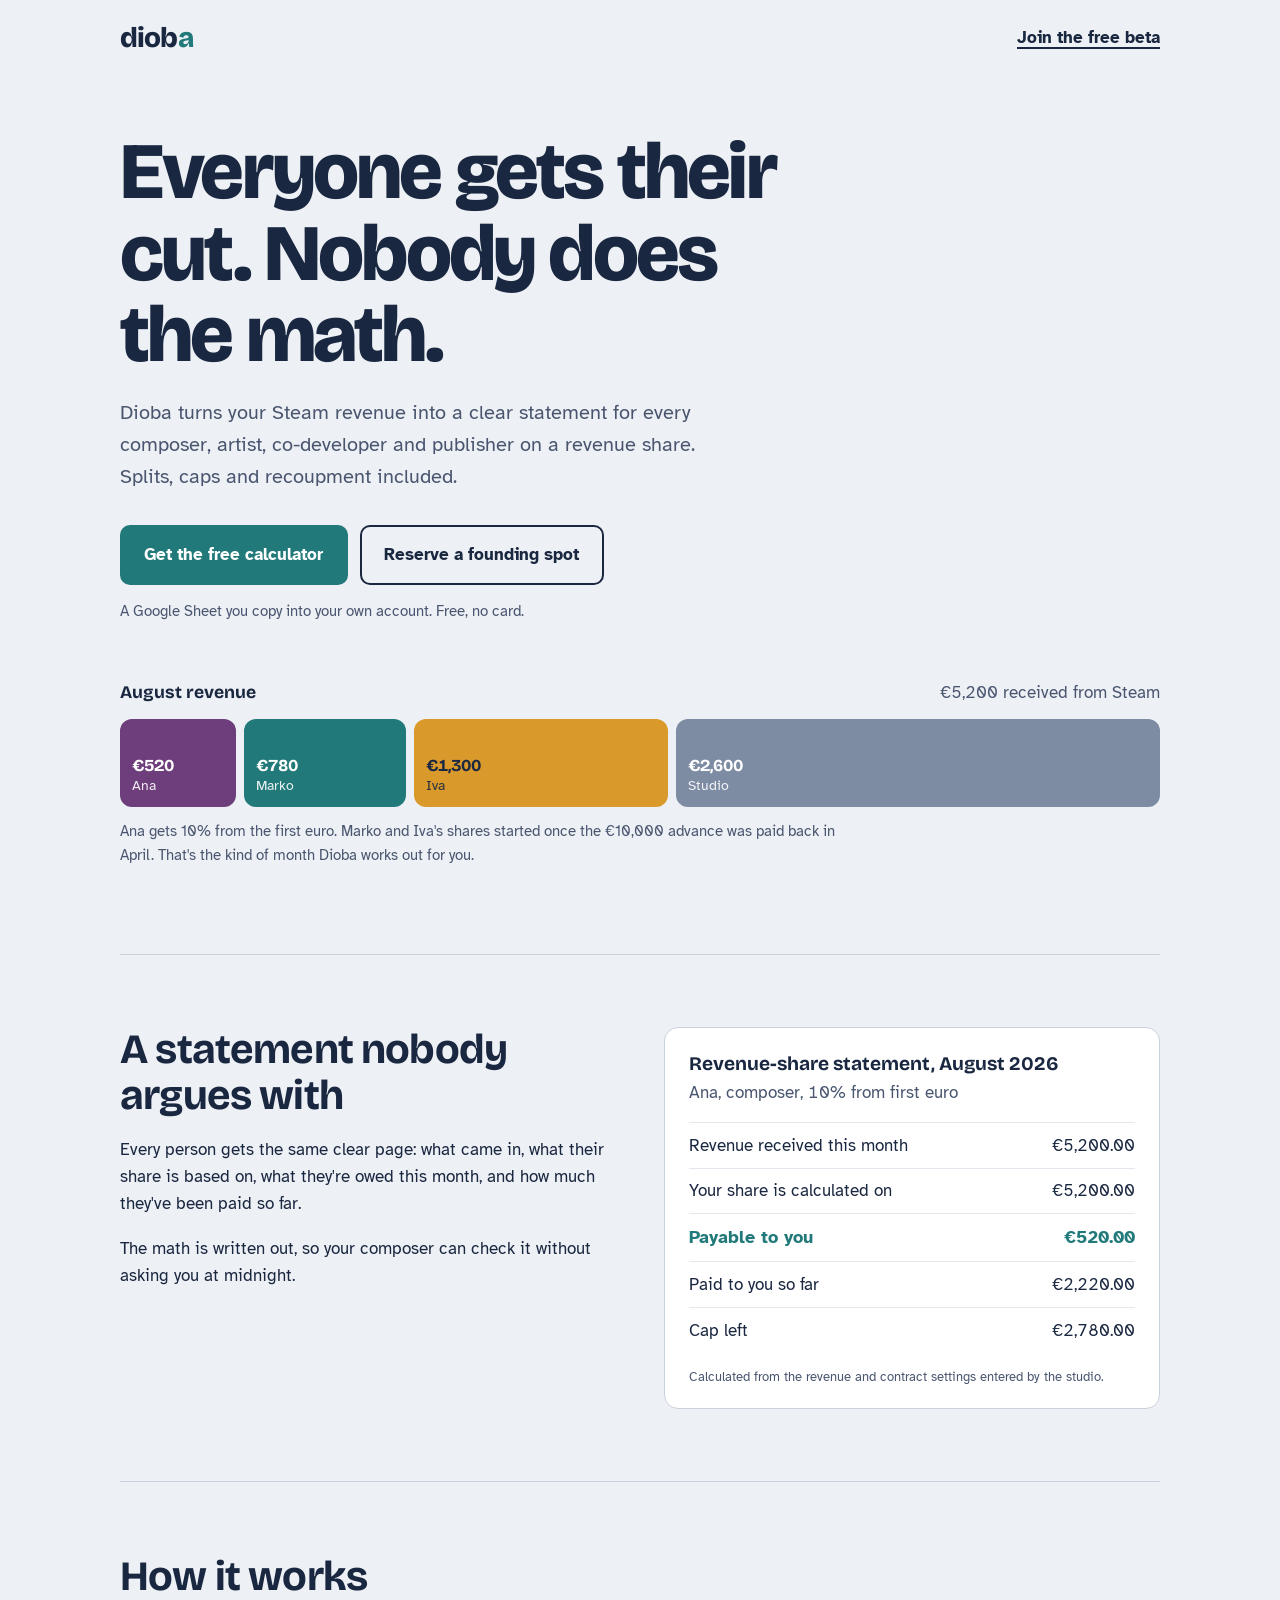
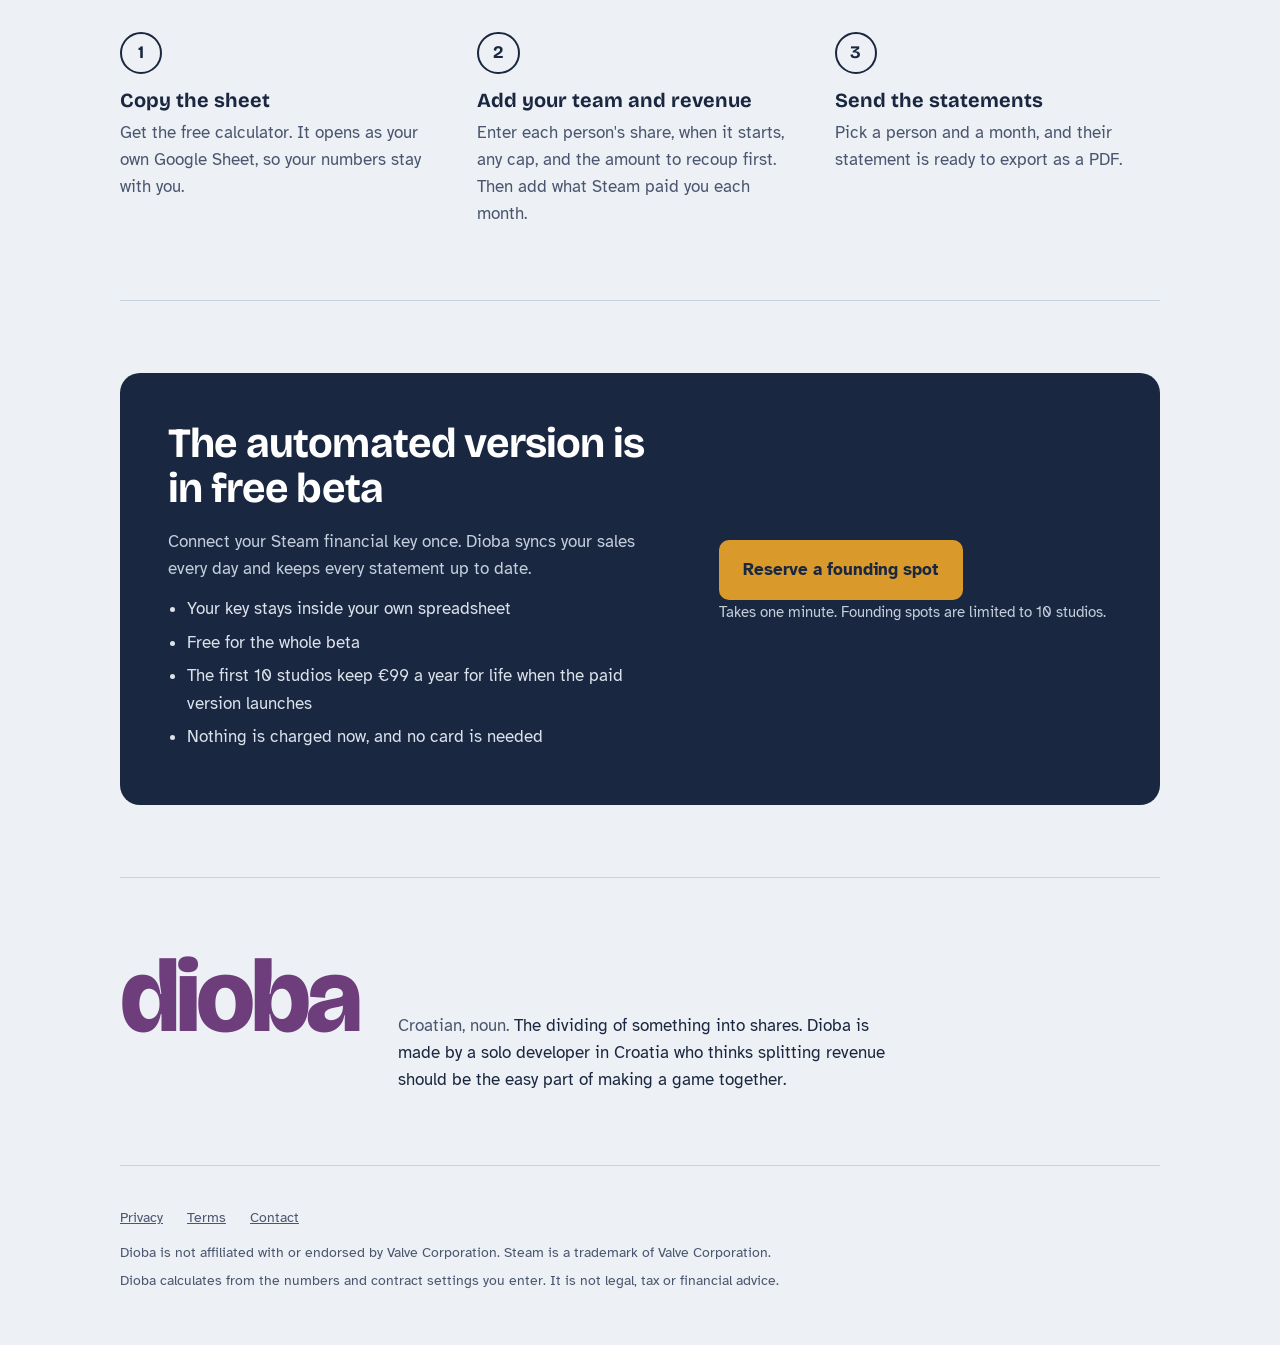
==== index.html @ e1a57364 "Add files via upload" ====
<!DOCTYPE html>
<html lang="en">
<head>
<meta charset="utf-8">
<meta name="viewport" content="width=device-width, initial-scale=1">
<title>Dioba: rev-share statements for indie game teams</title>
<meta name="description" content="Split your game's revenue between everyone on a revenue share, including caps and publisher recoupment. Free calculator for Google Sheets.">
<link rel="preconnect" href="https://fonts.googleapis.com">
<link rel="preconnect" href="https://fonts.gstatic.com" crossorigin>
<link href="https://fonts.googleapis.com/css2?family=Atkinson+Hyperlegible:wght@400;700&family=Bricolage+Grotesque:opsz,wght@12..96,500;12..96,700;12..96,800&display=swap" rel="stylesheet">
<script>
  /* ===== EDIT THESE THREE LINES ONLY ===== */
  const LINKS = {
    download: 'PASTE_DOWNLOAD_FORM_LINK',
    reserve:  'PASTE_RESERVATION_FORM_LINK',
    email:    'PASTE_YOUR_DIOBA_EMAIL'
  };
  /* ======================================= */
</script>
<style>
  :root {
    --paper: #EDF0F4;
    --ink: #1A2740;
    --ink-soft: #4A5670;
    --line: #C9D1DD;
    --plum: #6E3D7C;
    --sea: #22797A;
    --saffron: #D99A2B;
    --slate: #7D8BA3;
    --white: #FFFFFF;
    --display: 'Bricolage Grotesque', system-ui, sans-serif;
    --body: 'Atkinson Hyperlegible', system-ui, sans-serif;
  }
  * { box-sizing: border-box; }
  html { -webkit-text-size-adjust: 100%; }
  body {
    margin: 0;
    background: var(--paper);
    color: var(--ink);
    font: 400 1.0625rem/1.6 var(--body);
  }
  a { color: inherit; }
  :focus-visible { outline: 3px solid var(--saffron); outline-offset: 3px; border-radius: 4px; }
  .wrap { max-width: 68rem; margin: 0 auto; padding: 0 1.5rem; }

  /* Header */
  .top { display: flex; align-items: center; justify-content: space-between; padding: 1.5rem 0; }
  .wordmark { font: 800 1.75rem/1 var(--display); letter-spacing: -0.03em; text-decoration: none; }
  .wordmark span { color: var(--sea); }
  .top a.small { font-weight: 700; text-decoration-thickness: 2px; text-underline-offset: 4px; }

  /* Hero */
  .hero { padding: 3.5rem 0 4.5rem; }
  .hero h1 {
    font: 800 clamp(2.6rem, 6.4vw, 5rem)/1.02 var(--display);
    letter-spacing: -0.035em;
    margin: 0 0 1.25rem;
    max-width: 14ch;
  }
  .hero p.lede { font-size: 1.25rem; color: var(--ink-soft); max-width: 36rem; margin: 0 0 2rem; }
  .actions { display: flex; flex-wrap: wrap; gap: 0.75rem; }
  .btn {
    display: inline-block; text-decoration: none; font-weight: 700;
    padding: 0.9rem 1.4rem; border-radius: 10px; border: 2px solid var(--ink);
  }
  .btn.primary { background: var(--sea); border-color: var(--sea); color: var(--white); }
  .btn.primary:hover { background: #1A6364; border-color: #1A6364; }
  .btn.ghost:hover { background: var(--white); }
  .note { font-size: 0.95rem; color: var(--ink-soft); margin-top: 0.9rem; }

  /* The split */
  .split { margin-top: 3.5rem; }
  .split-head { display: flex; justify-content: space-between; align-items: baseline; gap: 1rem; margin-bottom: 0.75rem; }
  .split-head strong { font: 700 1.1rem/1.2 var(--display); }
  .split-head span { color: var(--ink-soft); font-variant-numeric: tabular-nums; }
  .bar { display: flex; height: 5.5rem; gap: 0; }
  .seg {
    position: relative; border-radius: 0; color: var(--white);
    display: flex; flex-direction: column; justify-content: flex-end;
    padding: 0.6rem 0.75rem; min-width: 0;
    transition: margin 900ms cubic-bezier(.2,.8,.2,1);
  }
  .bar.split-open .seg + .seg { margin-left: 8px; }
  .seg:first-child { border-radius: 12px 0 0 12px; }
  .seg:last-child { border-radius: 0 12px 12px 0; }
  .bar.split-open .seg { border-radius: 12px; }
  .seg b { font: 700 1.05rem/1.1 var(--display); font-variant-numeric: tabular-nums; white-space: nowrap; }
  .seg small { font-size: 0.85rem; opacity: 0.9; white-space: nowrap; overflow: hidden; text-overflow: ellipsis; }
  .seg.ana { flex: 10; background: var(--plum); }
  .seg.marko { flex: 15; background: var(--sea); }
  .seg.iva { flex: 25; background: var(--saffron); color: var(--ink); }
  .seg.studio { flex: 50; background: var(--slate); }
  .split-caption { color: var(--ink-soft); font-size: 0.95rem; margin-top: 0.75rem; max-width: 46rem; }

  /* Sections */
  section.block { padding: 4.5rem 0; border-top: 1px solid var(--line); }
  h2 { font: 700 clamp(1.8rem, 3.6vw, 2.6rem)/1.1 var(--display); letter-spacing: -0.02em; margin: 0 0 1rem; max-width: 22ch; }
  .cols { display: grid; grid-template-columns: 1fr 1fr; gap: 3rem; align-items: start; }
  .cols p { max-width: 34rem; }

  /* Statement mock */
  .statement {
    background: var(--white); border: 1px solid var(--line); border-radius: 14px;
    padding: 1.5rem 1.5rem 1.25rem; font-variant-numeric: tabular-nums;
  }
  .statement h3 { font: 700 1.2rem/1.2 var(--display); margin: 0 0 0.2rem; }
  .statement .who { color: var(--ink-soft); margin: 0 0 1rem; }
  .row { display: flex; justify-content: space-between; gap: 1rem; padding: 0.55rem 0; border-top: 1px solid #E3E8EF; }
  .row.pay { font-weight: 700; color: var(--sea); font-size: 1.15rem; }
  .statement .fine { font-size: 0.8rem; color: var(--ink-soft); margin: 0.9rem 0 0; }

  /* Steps */
  ol.steps { list-style: none; padding: 0; margin: 2rem 0 0; display: grid; grid-template-columns: repeat(3, 1fr); gap: 2rem; counter-reset: s; }
  ol.steps li { counter-increment: s; }
  ol.steps li::before {
    content: counter(s); display: inline-grid; place-items: center;
    width: 2.4rem; height: 2.4rem; border-radius: 50%;
    border: 2px solid var(--ink); font: 700 1.1rem/1 var(--display); margin-bottom: 0.9rem;
  }
  ol.steps h3 { font: 700 1.25rem/1.2 var(--display); margin: 0 0 0.4rem; }
  ol.steps p { margin: 0; color: var(--ink-soft); }

  /* Founding offer */
  .offer { background: var(--ink); color: var(--paper); border-radius: 20px; padding: 3rem; display: grid; grid-template-columns: 1.3fr 1fr; gap: 2.5rem; align-items: center; }
  .offer h2 { color: var(--white); }
  .offer p { color: #C5CEDC; margin: 0 0 0.8rem; }
  .offer ul { margin: 0; padding-left: 1.2rem; color: #DCE2EC; }
  .offer li { margin-bottom: 0.4rem; }
  .offer .btn.primary { background: var(--saffron); border-color: var(--saffron); color: var(--ink); }
  .offer .btn.primary:hover { background: #C78A1E; border-color: #C78A1E; }

  /* Name story */
  .word { display: flex; gap: 2.5rem; align-items: baseline; flex-wrap: wrap; }
  .word .big { font: 800 clamp(3rem, 9vw, 6.5rem)/0.9 var(--display); letter-spacing: -0.04em; color: var(--plum); }
  .word p { max-width: 32rem; margin: 0; }
  .word em { font-style: normal; color: var(--ink-soft); }

  footer { padding: 2.5rem 0 3rem; border-top: 1px solid var(--line); color: var(--ink-soft); font-size: 0.9rem; }
  footer nav { display: flex; gap: 1.5rem; flex-wrap: wrap; margin-bottom: 0.75rem; }
  footer p { margin: 0.3rem 0; max-width: 46rem; }

  .legend { display: none; list-style: none; padding: 0; margin: 0.9rem 0 0; font-variant-numeric: tabular-nums; }
  .legend li { display: flex; align-items: center; gap: 0.6rem; padding: 0.35rem 0; border-bottom: 1px solid var(--line); }
  .legend li b { margin-left: auto; }
  .legend i { width: 0.85rem; height: 0.85rem; border-radius: 3px; flex: none; }
  @media (max-width: 760px) {
    .hero { padding-top: 2rem; }
    .cols, .offer { grid-template-columns: 1fr; gap: 2rem; }
    .offer { padding: 2rem 1.5rem; }
    ol.steps { grid-template-columns: 1fr; gap: 1.75rem; }
    .bar { height: 2.5rem; }
    .seg { padding: 0; }
    .seg b, .seg small { display: none; }
    .bar.split-open .seg + .seg { margin-left: 5px; }
    .legend { display: block; }
  }
  @media (prefers-reduced-motion: reduce) {
    .seg { transition: none; }
  }
</style>
</head>
<body>
  <div class="wrap">
    <header class="top">
      <a class="wordmark" href="./">diob<span>a</span></a>
      <a class="small" data-link="reserve" href="#">Join the free beta</a>
    </header>

    <main>
      <section class="hero">
        <h1>Everyone gets their cut. Nobody does the math.</h1>
        <p class="lede">Dioba turns your Steam revenue into a clear statement for every composer, artist, co-developer and publisher on a revenue share. Splits, caps and recoupment included.</p>
        <div class="actions">
          <a class="btn primary" data-link="download" href="#">Get the free calculator</a>
          <a class="btn ghost" data-link="reserve" href="#">Reserve a founding spot</a>
        </div>
        <p class="note">A Google Sheet you copy into your own account. Free, no card.</p>

        <div class="split" aria-label="Example: August revenue of 5,200 euros split between four people">
          <div class="split-head">
            <strong>August revenue</strong>
            <span>€5,200 received from Steam</span>
          </div>
          <div class="bar" id="bar">
            <div class="seg ana"><b>€520</b><small>Ana</small></div>
            <div class="seg marko"><b>€780</b><small>Marko</small></div>
            <div class="seg iva"><b>€1,300</b><small>Iva</small></div>
            <div class="seg studio"><b>€2,600</b><small>Studio</small></div>
          </div>
          <ul class="legend">
            <li><i style="background:var(--plum)"></i>Ana, composer<b>€520</b></li>
            <li><i style="background:var(--sea)"></i>Marko, artist<b>€780</b></li>
            <li><i style="background:var(--saffron)"></i>Iva, co-developer<b>€1,300</b></li>
            <li><i style="background:var(--slate)"></i>Studio<b>€2,600</b></li>
          </ul>
          <p class="split-caption">Ana gets 10% from the first euro. Marko and Iva's shares started once the €10,000 advance was paid back in April. That's the kind of month Dioba works out for you.</p>
        </div>
      </section>

      <section class="block">
        <div class="cols">
          <div>
            <h2>A statement nobody argues with</h2>
            <p>Every person gets the same clear page: what came in, what their share is based on, what they're owed this month, and how much they've been paid so far.</p>
            <p>The math is written out, so your composer can check it without asking you at midnight.</p>
          </div>
          <div class="statement" aria-label="Example statement">
            <h3>Revenue-share statement, August 2026</h3>
            <p class="who">Ana, composer, 10% from first euro</p>
            <div class="row"><span>Revenue received this month</span><span>€5,200.00</span></div>
            <div class="row"><span>Your share is calculated on</span><span>€5,200.00</span></div>
            <div class="row pay"><span>Payable to you</span><span>€520.00</span></div>
            <div class="row"><span>Paid to you so far</span><span>€2,220.00</span></div>
            <div class="row"><span>Cap left</span><span>€2,780.00</span></div>
            <p class="fine">Calculated from the revenue and contract settings entered by the studio.</p>
          </div>
        </div>
      </section>

      <section class="block">
        <h2>How it works</h2>
        <ol class="steps">
          <li>
            <h3>Copy the sheet</h3>
            <p>Get the free calculator. It opens as your own Google Sheet, so your numbers stay with you.</p>
          </li>
          <li>
            <h3>Add your team and revenue</h3>
            <p>Enter each person's share, when it starts, any cap, and the amount to recoup first. Then add what Steam paid you each month.</p>
          </li>
          <li>
            <h3>Send the statements</h3>
            <p>Pick a person and a month, and their statement is ready to export as a PDF.</p>
          </li>
        </ol>
      </section>

      <section class="block">
        <div class="offer">
          <div>
            <h2>The automated version is in free beta</h2>
            <p>Connect your Steam financial key once. Dioba syncs your sales every day and keeps every statement up to date.</p>
            <ul>
              <li>Your key stays inside your own spreadsheet</li>
              <li>Free for the whole beta</li>
              <li>The first 10 studios keep €99 a year for life when the paid version launches</li>
              <li>Nothing is charged now, and no card is needed</li>
            </ul>
          </div>
          <div>
            <a class="btn primary" data-link="reserve" href="#">Reserve a founding spot</a>
            <p class="note" style="color:#C5CEDC">Takes one minute. Founding spots are limited to 10 studios.</p>
          </div>
        </div>
      </section>

      <section class="block">
        <div class="word">
          <span class="big">dioba</span>
          <p><em>Croatian, noun.</em> The dividing of something into shares. Dioba is made by a solo developer in Croatia who thinks splitting revenue should be the easy part of making a game together.</p>
        </div>
      </section>
    </main>

    <footer>
      <nav>
        <a href="privacy.html">Privacy</a>
        <a href="terms.html">Terms</a>
        <a data-link="email" href="#">Contact</a>
      </nav>
      <p>Dioba is not affiliated with or endorsed by Valve Corporation. Steam is a trademark of Valve Corporation.</p>
      <p>Dioba calculates from the numbers and contract settings you enter. It is not legal, tax or financial advice.</p>
    </footer>
  </div>

<script>
  document.querySelectorAll('[data-link]').forEach(function (a) {
    var key = a.getAttribute('data-link');
    var url = LINKS[key] || '#';
    a.href = key === 'email' ? 'mailto:' + url : url;
    if (key !== 'email') { a.target = '_blank'; a.rel = 'noopener'; }
  });
  var bar = document.getElementById('bar');
  var reduce = window.matchMedia('(prefers-reduced-motion: reduce)').matches;
  if (reduce) { bar.classList.add('split-open'); }
  else { setTimeout(function () { bar.classList.add('split-open'); }, 600); }
</script>
</body>
</html>
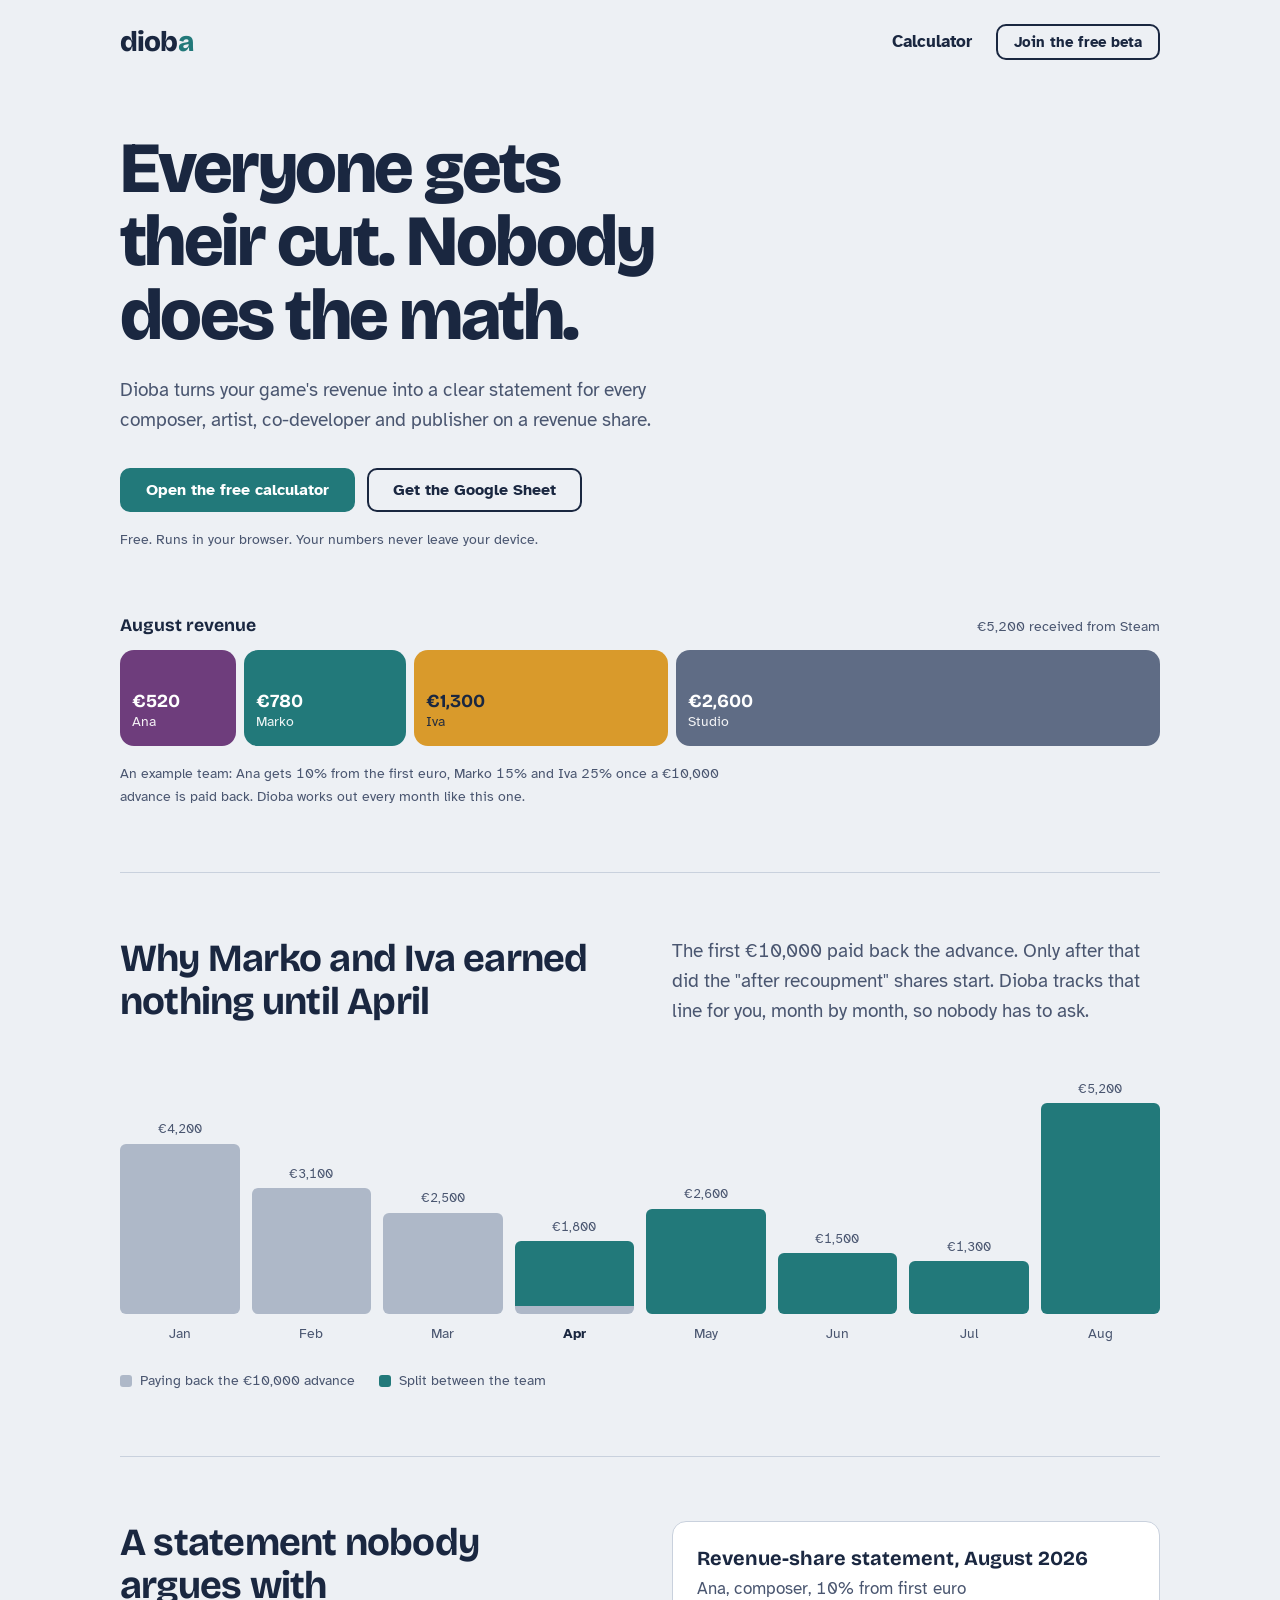
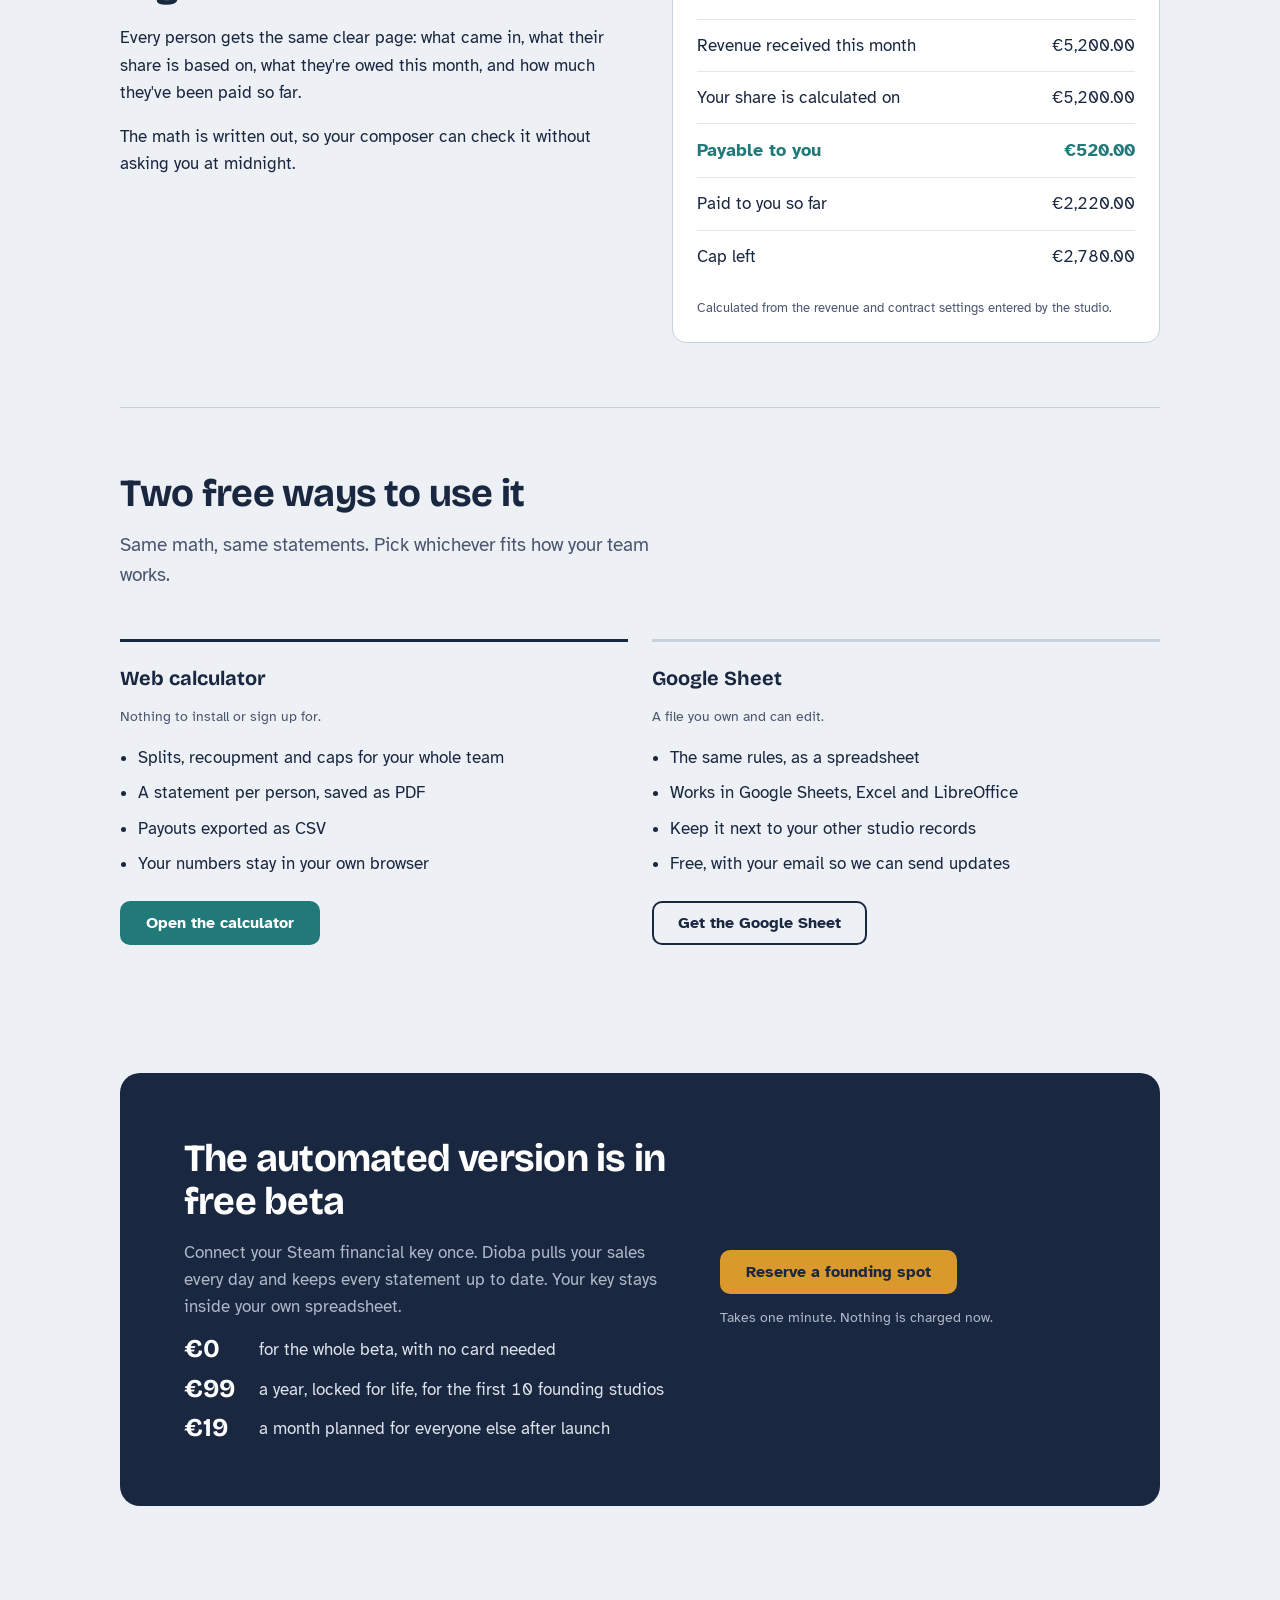
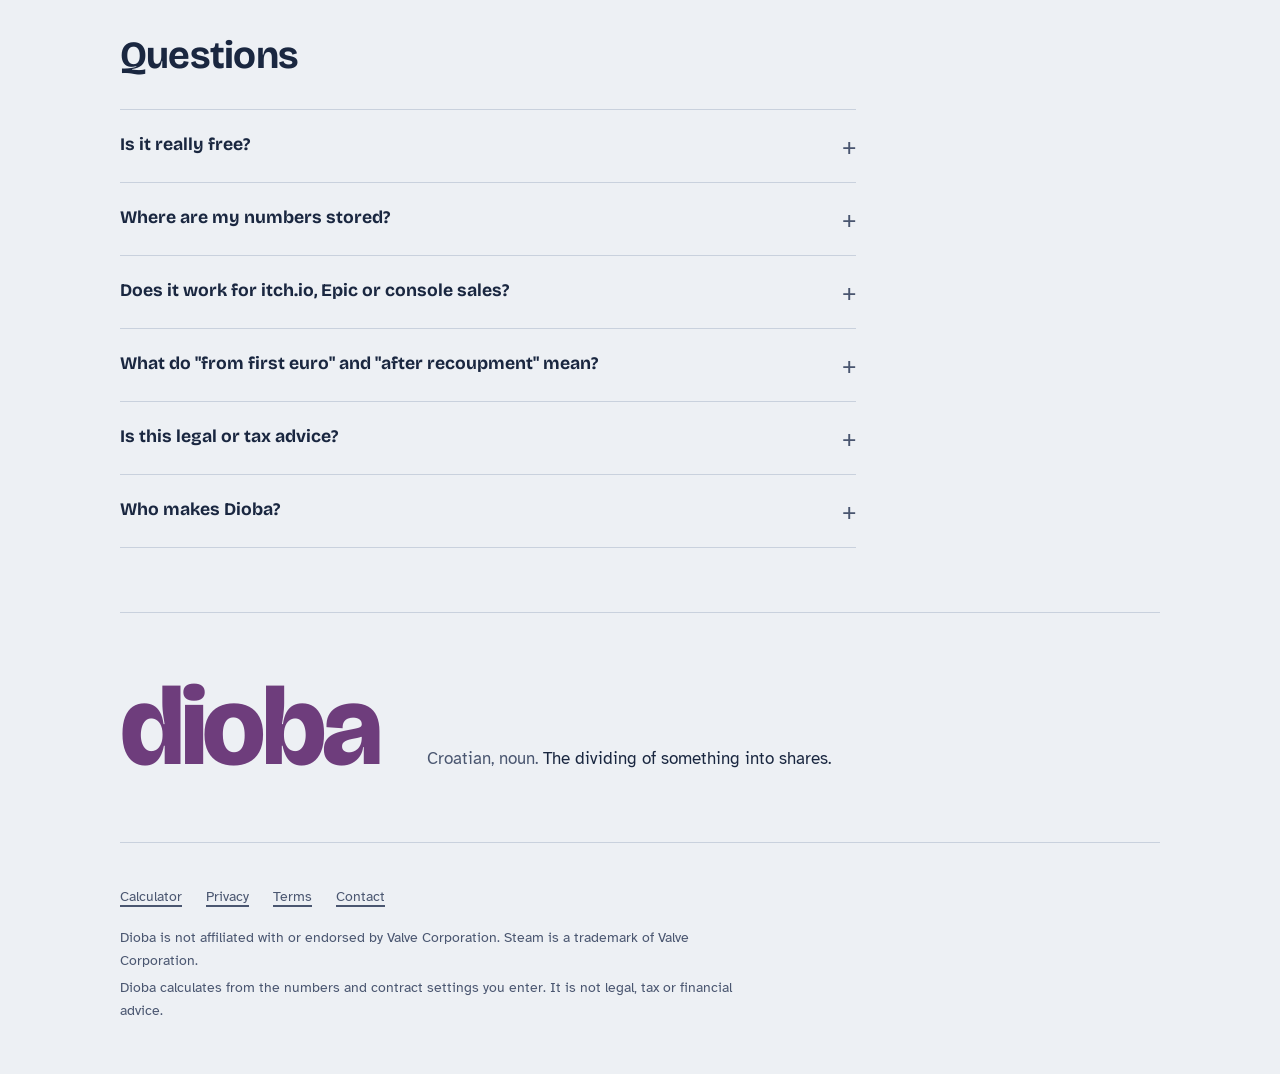
==== commit f1ff51e2: "New website: homepage, web calculator, privacy and terms - Homepage with the split-bar example, reco" ====
--- a/index.html
+++ b/index.html
@@ -4,286 +4,334 @@
 <meta charset="utf-8">
 <meta name="viewport" content="width=device-width, initial-scale=1">
 <title>Dioba: rev-share statements for indie game teams</title>
-<meta name="description" content="Split your game's revenue between everyone on a revenue share, including caps and publisher recoupment. Free calculator for Google Sheets.">
-<link rel="preconnect" href="https://fonts.googleapis.com">
-<link rel="preconnect" href="https://fonts.gstatic.com" crossorigin>
-<link href="https://fonts.googleapis.com/css2?family=Atkinson+Hyperlegible:wght@400;700&family=Bricolage+Grotesque:opsz,wght@12..96,500;12..96,700;12..96,800&display=swap" rel="stylesheet">
-<script>
-  /* ===== EDIT THESE THREE LINES ONLY ===== */
-  const LINKS = {
-    download: 'PASTE_DOWNLOAD_FORM_LINK',
-    reserve:  'PASTE_RESERVATION_FORM_LINK',
-    email:    'PASTE_YOUR_DIOBA_EMAIL'
-  };
-  /* ======================================= */
-</script>
+<meta name="description" content="Split your game's revenue between everyone on a revenue share, including recoupment and caps, and give each person a clear statement. Free calculator, runs in your browser.">
+<link rel="icon" href="assets/favicon.svg" type="image/svg+xml">
+<meta property="og:type" content="website">
+<meta property="og:url" content="https://dioba.app/">
+<meta property="og:title" content="Dioba: everyone gets their cut, nobody does the math">
+<meta property="og:description" content="Free rev-share calculator for indie game teams: splits, recoupment, caps and a statement for every person.">
+<meta property="og:image" content="https://dioba.app/assets/og-image.png">
+<meta name="twitter:card" content="summary_large_image">
+<link rel="preload" href="assets/fonts/bricolage-grotesque-latin-opsz-normal.woff2" as="font" type="font/woff2" crossorigin>
+<link rel="preload" href="assets/fonts/atkinson-hyperlegible-latin-400-normal.woff2" as="font" type="font/woff2" crossorigin>
+<link rel="stylesheet" href="assets/tokens.css">
+<script src="assets/site.js"></script>
 <style>
-  :root {
-    --paper: #EDF0F4;
-    --ink: #1A2740;
-    --ink-soft: #4A5670;
-    --line: #C9D1DD;
-    --plum: #6E3D7C;
-    --sea: #22797A;
-    --saffron: #D99A2B;
-    --slate: #7D8BA3;
-    --white: #FFFFFF;
-    --display: 'Bricolage Grotesque', system-ui, sans-serif;
-    --body: 'Atkinson Hyperlegible', system-ui, sans-serif;
+  section { padding: var(--s-8) 0; }
+  section + section { border-top: 1px solid var(--line); }
+  #beta, #beta + section { border-top: none; }
+  figure { margin: 0; }
+
+  /* Hero */
+  .hero { padding: var(--s-7) 0 var(--s-8); border-top: none; }
+  .hero .h-hero { max-width: 13ch; margin-bottom: var(--s-5); }
+  .hero .lead { margin-bottom: var(--s-6); }
+  .actions { display: flex; flex-wrap: wrap; gap: var(--s-3); }
+  .reassure { margin: var(--s-4) 0 0; }
+
+  /* Split bar */
+  .split { margin-top: var(--s-8); }
+  .split-head { display: flex; justify-content: space-between; align-items: baseline; gap: var(--s-4); margin-bottom: var(--s-3); }
+  .split-head strong { font: 700 1.1rem/1.2 var(--display); }
+  .bar { display: flex; height: 96px; }
+  .seg { display: flex; flex-direction: column; justify-content: flex-end; min-width: 0; padding: var(--s-3);
+         color: #fff; transition: margin-left 900ms cubic-bezier(.2,.8,.2,1), border-radius 900ms; }
+  .seg:first-child { border-radius: var(--r-xl) 0 0 var(--r-xl); }
+  .seg:last-child { border-radius: 0 var(--r-xl) var(--r-xl) 0; }
+  .bar.open .seg { border-radius: var(--r-lg); }
+  .bar.open .seg + .seg { margin-left: var(--s-2); }
+  .seg b { font: 700 1.15rem/1.1 var(--display); white-space: nowrap; }
+  .seg span { font-size: 0.88rem; opacity: 0.92; white-space: nowrap; overflow: hidden; text-overflow: ellipsis; }
+  .seg.s1 { flex: 10; background: var(--seg-1); }
+  .seg.s2 { flex: 15; background: var(--seg-2); }
+  .seg.s3 { flex: 25; background: var(--seg-3); color: var(--ink); }
+  .seg.s4 { flex: 50; background: var(--seg-4); }
+  .legend { display: none; list-style: none; margin: var(--s-4) 0 0; padding: 0; }
+  .legend li { display: flex; align-items: center; gap: var(--s-3); padding: var(--s-2) 0; border-bottom: 1px solid var(--rule); }
+  .legend i { width: 12px; height: 12px; border-radius: 3px; flex: none; }
+  .legend b { margin-left: auto; }
+  .caption { margin-top: var(--s-4); max-width: 38rem; }
+
+  /* Two-column text + object */
+  .pair { display: grid; grid-template-columns: 1fr 1fr; gap: var(--s-8); align-items: start; }
+  .pair .h2 { margin-bottom: var(--s-4); }
+  .pair p { max-width: var(--measure); }
+
+  /* Recoupment strip */
+  .recoup-head { display: grid; grid-template-columns: 1fr 1fr; gap: var(--s-8); margin-bottom: var(--s-7); }
+  .recoup-head .h2 { margin-bottom: 0; }
+  .strip { display: grid; grid-template-columns: repeat(8, 1fr); gap: var(--s-3); align-items: end; height: 240px; }
+  .col { display: flex; flex-direction: column; justify-content: flex-end; height: 100%; }
+  .col .amt { font-size: var(--t-micro); color: var(--ink-soft); text-align: center; margin-bottom: var(--s-1); }
+  .col .stack { display: flex; flex-direction: column-reverse; border-radius: var(--r-sm); overflow: hidden; }
+  .col .paid { background: var(--recoup); }
+  .col .shared { background: var(--primary); }
+  .months { display: grid; grid-template-columns: repeat(8, 1fr); gap: var(--s-3); margin-top: var(--s-2); }
+  .months span { text-align: center; font-size: var(--t-small); color: var(--ink-soft); }
+  .months span.mark { color: var(--ink); font-weight: 700; }
+  .key { display: flex; flex-wrap: wrap; gap: var(--s-5); margin-top: var(--s-5); font-size: var(--t-small); color: var(--ink-soft); }
+  .key span { display: inline-flex; align-items: center; gap: var(--s-2); }
+  .key i { width: 12px; height: 12px; border-radius: 3px; display: inline-block; }
+
+  /* Statement card */
+  .statement .h3 { margin-bottom: var(--s-1); }
+  .statement .who { color: var(--ink-soft); margin: 0 0 var(--s-4); }
+  .statement .fine { font-size: var(--t-micro); color: var(--ink-soft); margin: var(--s-4) 0 0; }
+
+  /* Two ways */
+  .ways { display: grid; grid-template-columns: 1fr 1fr; gap: var(--s-5); margin-top: var(--s-7); }
+  .way { border-top: 3px solid var(--ink); padding-top: var(--s-5); }
+  .way .h3 { margin-bottom: var(--s-2); }
+  .way ul { margin: var(--s-4) 0 var(--s-5); padding-left: 1.1rem; }
+  .way li { margin-bottom: var(--s-2); }
+  .way.alt { border-top-color: var(--line); }
+
+  /* Beta */
+  .beta { background: var(--ink); color: var(--on-dark); border-radius: var(--r-xl); padding: var(--s-8); display: grid; grid-template-columns: 1.3fr 1fr; gap: var(--s-7); align-items: center; }
+  .beta .h2 { color: #fff; margin-bottom: var(--s-4); }
+  .beta p { margin: 0 0 var(--s-4); color: var(--on-dark-soft); max-width: var(--measure); }
+  .beta dl { margin: 0; display: grid; grid-template-columns: auto 1fr; gap: var(--s-3) var(--s-5); }
+  .beta dt { font: 700 1.6rem/1 var(--display); color: #fff; }
+  .beta dd { margin: 0; align-self: center; color: var(--on-dark); }
+  .beta .cta { display: flex; flex-direction: column; align-items: flex-start; gap: var(--s-3); }
+  .beta .cta .small { color: var(--on-dark-soft); }
+
+  /* FAQ */
+  .faq { max-width: 46rem; margin-top: var(--s-6); }
+  .faq details { border-top: 1px solid var(--line); }
+  .faq details:last-child { border-bottom: 1px solid var(--line); }
+  .faq summary { list-style: none; cursor: pointer; padding: var(--s-5) 0; font: 700 1.1rem/1.3 var(--display); display: flex; justify-content: space-between; gap: var(--s-4); }
+  .faq summary::-webkit-details-marker { display: none; }
+  .faq summary::after { content: "+"; font: 400 1.5rem/1 var(--body); color: var(--ink-soft); }
+  .faq details[open] summary::after { content: "\2212"; }
+  .faq details p { margin: 0 0 var(--s-5); color: var(--ink-soft); max-width: var(--measure); }
+
+  /* Name */
+  .word { display: flex; gap: var(--s-7); align-items: baseline; flex-wrap: wrap; }
+  .word .big { font: 800 clamp(3.5rem, 10vw, 7rem)/0.9 var(--display); letter-spacing: -0.04em; color: var(--seg-1); }
+  .word p { margin: 0; max-width: 32rem; }
+  .word em { font-style: normal; color: var(--ink-soft); }
+
+  @media (max-width: 860px) {
+    section { padding: var(--s-7) 0; }
+    .hero { padding: var(--s-5) 0 var(--s-7); }
+    .pair, .recoup-head, .ways, .beta { grid-template-columns: 1fr; gap: var(--s-6); }
+    .beta { padding: var(--s-6) var(--s-5); }
   }
-  * { box-sizing: border-box; }
-  html { -webkit-text-size-adjust: 100%; }
-  body {
-    margin: 0;
-    background: var(--paper);
-    color: var(--ink);
-    font: 400 1.0625rem/1.6 var(--body);
-  }
-  a { color: inherit; }
-  :focus-visible { outline: 3px solid var(--saffron); outline-offset: 3px; border-radius: 4px; }
-  .wrap { max-width: 68rem; margin: 0 auto; padding: 0 1.5rem; }
-
-  /* Header */
-  .top { display: flex; align-items: center; justify-content: space-between; padding: 1.5rem 0; }
-  .wordmark { font: 800 1.75rem/1 var(--display); letter-spacing: -0.03em; text-decoration: none; }
-  .wordmark span { color: var(--sea); }
-  .top a.small { font-weight: 700; text-decoration-thickness: 2px; text-underline-offset: 4px; }
-
-  /* Hero */
-  .hero { padding: 3.5rem 0 4.5rem; }
-  .hero h1 {
-    font: 800 clamp(2.6rem, 6.4vw, 5rem)/1.02 var(--display);
-    letter-spacing: -0.035em;
-    margin: 0 0 1.25rem;
-    max-width: 14ch;
-  }
-  .hero p.lede { font-size: 1.25rem; color: var(--ink-soft); max-width: 36rem; margin: 0 0 2rem; }
-  .actions { display: flex; flex-wrap: wrap; gap: 0.75rem; }
-  .btn {
-    display: inline-block; text-decoration: none; font-weight: 700;
-    padding: 0.9rem 1.4rem; border-radius: 10px; border: 2px solid var(--ink);
-  }
-  .btn.primary { background: var(--sea); border-color: var(--sea); color: var(--white); }
-  .btn.primary:hover { background: #1A6364; border-color: #1A6364; }
-  .btn.ghost:hover { background: var(--white); }
-  .note { font-size: 0.95rem; color: var(--ink-soft); margin-top: 0.9rem; }
-
-  /* The split */
-  .split { margin-top: 3.5rem; }
-  .split-head { display: flex; justify-content: space-between; align-items: baseline; gap: 1rem; margin-bottom: 0.75rem; }
-  .split-head strong { font: 700 1.1rem/1.2 var(--display); }
-  .split-head span { color: var(--ink-soft); font-variant-numeric: tabular-nums; }
-  .bar { display: flex; height: 5.5rem; gap: 0; }
-  .seg {
-    position: relative; border-radius: 0; color: var(--white);
-    display: flex; flex-direction: column; justify-content: flex-end;
-    padding: 0.6rem 0.75rem; min-width: 0;
-    transition: margin 900ms cubic-bezier(.2,.8,.2,1);
-  }
-  .bar.split-open .seg + .seg { margin-left: 8px; }
-  .seg:first-child { border-radius: 12px 0 0 12px; }
-  .seg:last-child { border-radius: 0 12px 12px 0; }
-  .bar.split-open .seg { border-radius: 12px; }
-  .seg b { font: 700 1.05rem/1.1 var(--display); font-variant-numeric: tabular-nums; white-space: nowrap; }
-  .seg small { font-size: 0.85rem; opacity: 0.9; white-space: nowrap; overflow: hidden; text-overflow: ellipsis; }
-  .seg.ana { flex: 10; background: var(--plum); }
-  .seg.marko { flex: 15; background: var(--sea); }
-  .seg.iva { flex: 25; background: var(--saffron); color: var(--ink); }
-  .seg.studio { flex: 50; background: var(--slate); }
-  .split-caption { color: var(--ink-soft); font-size: 0.95rem; margin-top: 0.75rem; max-width: 46rem; }
-
-  /* Sections */
-  section.block { padding: 4.5rem 0; border-top: 1px solid var(--line); }
-  h2 { font: 700 clamp(1.8rem, 3.6vw, 2.6rem)/1.1 var(--display); letter-spacing: -0.02em; margin: 0 0 1rem; max-width: 22ch; }
-  .cols { display: grid; grid-template-columns: 1fr 1fr; gap: 3rem; align-items: start; }
-  .cols p { max-width: 34rem; }
-
-  /* Statement mock */
-  .statement {
-    background: var(--white); border: 1px solid var(--line); border-radius: 14px;
-    padding: 1.5rem 1.5rem 1.25rem; font-variant-numeric: tabular-nums;
-  }
-  .statement h3 { font: 700 1.2rem/1.2 var(--display); margin: 0 0 0.2rem; }
-  .statement .who { color: var(--ink-soft); margin: 0 0 1rem; }
-  .row { display: flex; justify-content: space-between; gap: 1rem; padding: 0.55rem 0; border-top: 1px solid #E3E8EF; }
-  .row.pay { font-weight: 700; color: var(--sea); font-size: 1.15rem; }
-  .statement .fine { font-size: 0.8rem; color: var(--ink-soft); margin: 0.9rem 0 0; }
-
-  /* Steps */
-  ol.steps { list-style: none; padding: 0; margin: 2rem 0 0; display: grid; grid-template-columns: repeat(3, 1fr); gap: 2rem; counter-reset: s; }
-  ol.steps li { counter-increment: s; }
-  ol.steps li::before {
-    content: counter(s); display: inline-grid; place-items: center;
-    width: 2.4rem; height: 2.4rem; border-radius: 50%;
-    border: 2px solid var(--ink); font: 700 1.1rem/1 var(--display); margin-bottom: 0.9rem;
-  }
-  ol.steps h3 { font: 700 1.25rem/1.2 var(--display); margin: 0 0 0.4rem; }
-  ol.steps p { margin: 0; color: var(--ink-soft); }
-
-  /* Founding offer */
-  .offer { background: var(--ink); color: var(--paper); border-radius: 20px; padding: 3rem; display: grid; grid-template-columns: 1.3fr 1fr; gap: 2.5rem; align-items: center; }
-  .offer h2 { color: var(--white); }
-  .offer p { color: #C5CEDC; margin: 0 0 0.8rem; }
-  .offer ul { margin: 0; padding-left: 1.2rem; color: #DCE2EC; }
-  .offer li { margin-bottom: 0.4rem; }
-  .offer .btn.primary { background: var(--saffron); border-color: var(--saffron); color: var(--ink); }
-  .offer .btn.primary:hover { background: #C78A1E; border-color: #C78A1E; }
-
-  /* Name story */
-  .word { display: flex; gap: 2.5rem; align-items: baseline; flex-wrap: wrap; }
-  .word .big { font: 800 clamp(3rem, 9vw, 6.5rem)/0.9 var(--display); letter-spacing: -0.04em; color: var(--plum); }
-  .word p { max-width: 32rem; margin: 0; }
-  .word em { font-style: normal; color: var(--ink-soft); }
-
-  footer { padding: 2.5rem 0 3rem; border-top: 1px solid var(--line); color: var(--ink-soft); font-size: 0.9rem; }
-  footer nav { display: flex; gap: 1.5rem; flex-wrap: wrap; margin-bottom: 0.75rem; }
-  footer p { margin: 0.3rem 0; max-width: 46rem; }
-
-  .legend { display: none; list-style: none; padding: 0; margin: 0.9rem 0 0; font-variant-numeric: tabular-nums; }
-  .legend li { display: flex; align-items: center; gap: 0.6rem; padding: 0.35rem 0; border-bottom: 1px solid var(--line); }
-  .legend li b { margin-left: auto; }
-  .legend i { width: 0.85rem; height: 0.85rem; border-radius: 3px; flex: none; }
-  @media (max-width: 760px) {
-    .hero { padding-top: 2rem; }
-    .cols, .offer { grid-template-columns: 1fr; gap: 2rem; }
-    .offer { padding: 2rem 1.5rem; }
-    ol.steps { grid-template-columns: 1fr; gap: 1.75rem; }
-    .bar { height: 2.5rem; }
+  @media (max-width: 640px) {
+    .bar { height: 40px; }
     .seg { padding: 0; }
-    .seg b, .seg small { display: none; }
-    .bar.split-open .seg + .seg { margin-left: 5px; }
+    .seg b, .seg span { display: none; }
+    .bar.open .seg + .seg { margin-left: 5px; }
+    .bar.open .seg { border-radius: var(--r-sm); }
     .legend { display: block; }
-  }
-  @media (prefers-reduced-motion: reduce) {
-    .seg { transition: none; }
+    .strip { gap: 6px; height: 180px; }
+    .months { gap: 6px; }
+    .months span { font-size: 0.72rem; }
+    .col .amt { display: none; }
+    .word { gap: var(--s-4); }
   }
 </style>
 </head>
 <body>
-  <div class="wrap">
-    <header class="top">
-      <a class="wordmark" href="./">diob<span>a</span></a>
-      <a class="small" data-link="reserve" href="#">Join the free beta</a>
-    </header>
-
-    <main>
-      <section class="hero">
-        <h1>Everyone gets their cut. Nobody does the math.</h1>
-        <p class="lede">Dioba turns your Steam revenue into a clear statement for every composer, artist, co-developer and publisher on a revenue share. Splits, caps and recoupment included.</p>
-        <div class="actions">
-          <a class="btn primary" data-link="download" href="#">Get the free calculator</a>
-          <a class="btn ghost" data-link="reserve" href="#">Reserve a founding spot</a>
-        </div>
-        <p class="note">A Google Sheet you copy into your own account. Free, no card.</p>
-
-        <div class="split" aria-label="Example: August revenue of 5,200 euros split between four people">
-          <div class="split-head">
-            <strong>August revenue</strong>
-            <span>€5,200 received from Steam</span>
-          </div>
-          <div class="bar" id="bar">
-            <div class="seg ana"><b>€520</b><small>Ana</small></div>
-            <div class="seg marko"><b>€780</b><small>Marko</small></div>
-            <div class="seg iva"><b>€1,300</b><small>Iva</small></div>
-            <div class="seg studio"><b>€2,600</b><small>Studio</small></div>
-          </div>
-          <ul class="legend">
-            <li><i style="background:var(--plum)"></i>Ana, composer<b>€520</b></li>
-            <li><i style="background:var(--sea)"></i>Marko, artist<b>€780</b></li>
-            <li><i style="background:var(--saffron)"></i>Iva, co-developer<b>€1,300</b></li>
-            <li><i style="background:var(--slate)"></i>Studio<b>€2,600</b></li>
+<div class="container">
+  <header class="site-header">
+    <a class="wordmark" href="./" aria-label="Dioba home">diob<span>a</span></a>
+    <nav class="site-nav" aria-label="Main">
+      <a class="nav-link" href="calculator/">Calculator</a>
+      <a class="btn btn-sm" data-link="reserve" href="#beta">Join the free beta</a>
+    </nav>
+  </header>
+
+  <main>
+    <section class="hero" aria-labelledby="hero-title">
+      <h1 class="h-hero" id="hero-title">Everyone gets their cut. Nobody does the math.</h1>
+      <p class="lead">Dioba turns your game's revenue into a clear statement for every composer, artist, co-developer and publisher on a revenue share.</p>
+      <div class="actions">
+        <a class="btn btn-primary" href="calculator/">Open the free calculator</a>
+        <a class="btn" data-link="download" href="#ways">Get the Google Sheet</a>
+      </div>
+      <p class="reassure small">Free. Runs in your browser. Your numbers never leave your device.</p>
+
+      <figure class="split" aria-label="Example: August revenue of 5,200 euros split between four people">
+        <div class="split-head">
+          <strong>August revenue</strong>
+          <span class="small">€5,200 received from Steam</span>
+        </div>
+        <div class="bar" id="bar">
+          <div class="seg s1"><b>€520</b><span>Ana</span></div>
+          <div class="seg s2"><b>€780</b><span>Marko</span></div>
+          <div class="seg s3"><b>€1,300</b><span>Iva</span></div>
+          <div class="seg s4"><b>€2,600</b><span>Studio</span></div>
+        </div>
+        <ul class="legend">
+          <li><i style="background:var(--seg-1)"></i>Ana, composer<b>€520</b></li>
+          <li><i style="background:var(--seg-2)"></i>Marko, artist<b>€780</b></li>
+          <li><i style="background:var(--seg-3)"></i>Iva, co-developer<b>€1,300</b></li>
+          <li><i style="background:var(--seg-4)"></i>Studio<b>€2,600</b></li>
+        </ul>
+        <figcaption class="caption small">An example team: Ana gets 10% from the first euro, Marko 15% and Iva 25% once a €10,000 advance is paid back. Dioba works out every month like this one.</figcaption>
+      </figure>
+    </section>
+
+    <section aria-labelledby="recoup-title">
+      <div class="recoup-head">
+        <h2 class="h2" id="recoup-title">Why Marko and Iva earned nothing until April</h2>
+        <p class="lead">The first €10,000 paid back the advance. Only after that did the "after recoupment" shares start. Dioba tracks that line for you, month by month, so nobody has to ask.</p>
+      </div>
+      <div class="strip" id="strip" role="img" aria-label="Revenue from January to August. January to March fully pays back the advance; April pays the last 200 euros and 1,600 euros is split; May to August is fully split."></div>
+      <div class="months" id="months" aria-hidden="true"></div>
+      <div class="key">
+        <span><i style="background:var(--recoup)"></i>Paying back the €10,000 advance</span>
+        <span><i style="background:var(--primary)"></i>Split between the team</span>
+      </div>
+    </section>
+
+    <section aria-labelledby="statement-title">
+      <div class="pair">
+        <div>
+          <h2 class="h2" id="statement-title">A statement nobody argues with</h2>
+          <p>Every person gets the same clear page: what came in, what their share is based on, what they're owed this month, and how much they've been paid so far.</p>
+          <p>The math is written out, so your composer can check it without asking you at midnight.</p>
+        </div>
+        <div class="card statement" aria-label="Example statement">
+          <h3 class="h3">Revenue-share statement, August 2026</h3>
+          <p class="who">Ana, composer, 10% from first euro</p>
+          <div class="statement-row"><span>Revenue received this month</span><span>€5,200.00</span></div>
+          <div class="statement-row"><span>Your share is calculated on</span><span>€5,200.00</span></div>
+          <div class="statement-row pay"><span>Payable to you</span><span>€520.00</span></div>
+          <div class="statement-row"><span>Paid to you so far</span><span>€2,220.00</span></div>
+          <div class="statement-row"><span>Cap left</span><span>€2,780.00</span></div>
+          <p class="fine">Calculated from the revenue and contract settings entered by the studio.</p>
+        </div>
+      </div>
+    </section>
+
+    <section id="ways" aria-labelledby="ways-title">
+      <h2 class="h2" id="ways-title">Two free ways to use it</h2>
+      <p class="lead" style="margin-top: var(--s-4)">Same math, same statements. Pick whichever fits how your team works.</p>
+      <div class="ways">
+        <div class="way">
+          <h3 class="h3">Web calculator</h3>
+          <p class="small">Nothing to install or sign up for.</p>
+          <ul>
+            <li>Splits, recoupment and caps for your whole team</li>
+            <li>A statement per person, saved as PDF</li>
+            <li>Payouts exported as CSV</li>
+            <li>Your numbers stay in your own browser</li>
           </ul>
-          <p class="split-caption">Ana gets 10% from the first euro. Marko and Iva's shares started once the €10,000 advance was paid back in April. That's the kind of month Dioba works out for you.</p>
-        </div>
-      </section>
-
-      <section class="block">
-        <div class="cols">
-          <div>
-            <h2>A statement nobody argues with</h2>
-            <p>Every person gets the same clear page: what came in, what their share is based on, what they're owed this month, and how much they've been paid so far.</p>
-            <p>The math is written out, so your composer can check it without asking you at midnight.</p>
-          </div>
-          <div class="statement" aria-label="Example statement">
-            <h3>Revenue-share statement, August 2026</h3>
-            <p class="who">Ana, composer, 10% from first euro</p>
-            <div class="row"><span>Revenue received this month</span><span>€5,200.00</span></div>
-            <div class="row"><span>Your share is calculated on</span><span>€5,200.00</span></div>
-            <div class="row pay"><span>Payable to you</span><span>€520.00</span></div>
-            <div class="row"><span>Paid to you so far</span><span>€2,220.00</span></div>
-            <div class="row"><span>Cap left</span><span>€2,780.00</span></div>
-            <p class="fine">Calculated from the revenue and contract settings entered by the studio.</p>
-          </div>
-        </div>
-      </section>
-
-      <section class="block">
-        <h2>How it works</h2>
-        <ol class="steps">
-          <li>
-            <h3>Copy the sheet</h3>
-            <p>Get the free calculator. It opens as your own Google Sheet, so your numbers stay with you.</p>
-          </li>
-          <li>
-            <h3>Add your team and revenue</h3>
-            <p>Enter each person's share, when it starts, any cap, and the amount to recoup first. Then add what Steam paid you each month.</p>
-          </li>
-          <li>
-            <h3>Send the statements</h3>
-            <p>Pick a person and a month, and their statement is ready to export as a PDF.</p>
-          </li>
-        </ol>
-      </section>
-
-      <section class="block">
-        <div class="offer">
-          <div>
-            <h2>The automated version is in free beta</h2>
-            <p>Connect your Steam financial key once. Dioba syncs your sales every day and keeps every statement up to date.</p>
-            <ul>
-              <li>Your key stays inside your own spreadsheet</li>
-              <li>Free for the whole beta</li>
-              <li>The first 10 studios keep €99 a year for life when the paid version launches</li>
-              <li>Nothing is charged now, and no card is needed</li>
-            </ul>
-          </div>
-          <div>
-            <a class="btn primary" data-link="reserve" href="#">Reserve a founding spot</a>
-            <p class="note" style="color:#C5CEDC">Takes one minute. Founding spots are limited to 10 studios.</p>
-          </div>
-        </div>
-      </section>
-
-      <section class="block">
-        <div class="word">
-          <span class="big">dioba</span>
-          <p><em>Croatian, noun.</em> The dividing of something into shares. Dioba is made by a solo developer in Croatia who thinks splitting revenue should be the easy part of making a game together.</p>
-        </div>
-      </section>
-    </main>
-
-    <footer>
-      <nav>
-        <a href="privacy.html">Privacy</a>
-        <a href="terms.html">Terms</a>
-        <a data-link="email" href="#">Contact</a>
-      </nav>
-      <p>Dioba is not affiliated with or endorsed by Valve Corporation. Steam is a trademark of Valve Corporation.</p>
-      <p>Dioba calculates from the numbers and contract settings you enter. It is not legal, tax or financial advice.</p>
-    </footer>
-  </div>
-
+          <a class="btn btn-primary" href="calculator/">Open the calculator</a>
+        </div>
+        <div class="way alt">
+          <h3 class="h3">Google Sheet</h3>
+          <p class="small">A file you own and can edit.</p>
+          <ul>
+            <li>The same rules, as a spreadsheet</li>
+            <li>Works in Google Sheets, Excel and LibreOffice</li>
+            <li>Keep it next to your other studio records</li>
+            <li>Free, with your email so we can send updates</li>
+          </ul>
+          <a class="btn" data-link="download" href="#ways">Get the Google Sheet</a>
+        </div>
+      </div>
+    </section>
+
+    <section id="beta" aria-labelledby="beta-title">
+      <div class="beta on-dark">
+        <div>
+          <h2 class="h2" id="beta-title">The automated version is in free beta</h2>
+          <p>Connect your Steam financial key once. Dioba pulls your sales every day and keeps every statement up to date. Your key stays inside your own spreadsheet.</p>
+          <dl>
+            <dt>€0</dt><dd>for the whole beta, with no card needed</dd>
+            <dt>€99</dt><dd>a year, locked for life, for the first 10 founding studios</dd>
+            <dt>€19</dt><dd>a month planned for everyone else after launch</dd>
+          </dl>
+        </div>
+        <div class="cta">
+          <a class="btn btn-accent" data-link="reserve" href="#beta">Reserve a founding spot</a>
+          <span class="small">Takes one minute. Nothing is charged now.</span>
+        </div>
+      </div>
+    </section>
+
+    <section aria-labelledby="faq-title">
+      <h2 class="h2" id="faq-title">Questions</h2>
+      <div class="faq">
+        <details>
+          <summary>Is it really free?</summary>
+          <p>Yes. The web calculator and the Google Sheet are free, with no account. The automated Steam sync is free during the beta; a paid plan comes later, and you decide then whether you want it.</p>
+        </details>
+        <details>
+          <summary>Where are my numbers stored?</summary>
+          <p>In the web calculator, only in your own browser on your own device. Nothing is sent to us. In the Google Sheet, in your own Google account.</p>
+        </details>
+        <details>
+          <summary>Does it work for itch.io, Epic or console sales?</summary>
+          <p>Yes. Type in the revenue you received from any store, and the calculator splits it the same way. The automatic sync starts with Steam.</p>
+        </details>
+        <details>
+          <summary>What do "from first euro" and "after recoupment" mean?</summary>
+          <p>"From first euro" shares are paid on every euro you receive. "After recoupment" shares only start once an advance, or your own costs, has been paid back from revenue. Most rev-share disagreements come from never deciding which one applies.</p>
+        </details>
+        <details>
+          <summary>Is this legal or tax advice?</summary>
+          <p>No. Dioba calculates from the numbers and contract settings you enter. For contracts and taxes, talk to a lawyer or accountant.</p>
+        </details>
+        <details>
+          <summary>Who makes Dioba?</summary>
+          <p>A solo developer in Croatia who thinks splitting revenue should be the easy part of making a game together. Write any time: <a data-link="email" data-show href="mailto:hello@dioba.app">hello@dioba.app</a>.</p>
+        </details>
+      </div>
+    </section>
+
+    <section aria-labelledby="word-title">
+      <div class="word">
+        <span class="big" id="word-title">dioba</span>
+        <p><em>Croatian, noun.</em> The dividing of something into shares.</p>
+      </div>
+    </section>
+  </main>
+
+  <footer class="site-footer">
+    <nav aria-label="Footer">
+      <a href="calculator/">Calculator</a>
+      <a href="privacy.html">Privacy</a>
+      <a href="terms.html">Terms</a>
+      <a data-link="email" href="mailto:hello@dioba.app">Contact</a>
+    </nav>
+    <p>Dioba is not affiliated with or endorsed by Valve Corporation. Steam is a trademark of Valve Corporation.</p>
+    <p>Dioba calculates from the numbers and contract settings you enter. It is not legal, tax or financial advice.</p>
+  </footer>
+</div>
+
+<script src="calculator/engine.js"></script>
 <script>
-  document.querySelectorAll('[data-link]').forEach(function (a) {
-    var key = a.getAttribute('data-link');
-    var url = LINKS[key] || '#';
-    a.href = key === 'email' ? 'mailto:' + url : url;
-    if (key !== 'email') { a.target = '_blank'; a.rel = 'noopener'; }
+(function () {
+  // Split bar: open once after load
+  var bar = document.getElementById('bar');
+  if (window.matchMedia('(prefers-reduced-motion: reduce)').matches) bar.classList.add('open');
+  else setTimeout(function () { bar.classList.add('open'); }, 500);
+
+  // Recoupment strip, computed with the same engine as the calculator
+  if (!window.DiobaEngine) return;
+  var r = DiobaEngine.compute(DiobaEngine.exampleInput());
+  var max = Math.max.apply(null, r.months.map(function (m) { return m.revenue; }));
+  var names = ['Jan', 'Feb', 'Mar', 'Apr', 'May', 'Jun', 'Jul', 'Aug'];
+  var strip = document.getElementById('strip'), months = document.getElementById('months');
+  r.months.forEach(function (m, i) {
+    var col = document.createElement('div'); col.className = 'col';
+    var amt = document.createElement('div'); amt.className = 'amt'; amt.textContent = '€' + m.revenue.toLocaleString('en-US');
+    var stack = document.createElement('div'); stack.className = 'stack';
+    stack.style.height = (m.revenue / max * 88) + '%';
+    var paid = document.createElement('div'); paid.className = 'paid'; paid.style.flex = String(m.recouped);
+    var shared = document.createElement('div'); shared.className = 'shared'; shared.style.flex = String(m.available);
+    stack.appendChild(paid); stack.appendChild(shared);
+    col.appendChild(amt); col.appendChild(stack); strip.appendChild(col);
+    var lab = document.createElement('span'); lab.textContent = names[i];
+    if (m.recouped > 0 && m.available > 0) lab.className = 'mark';
+    months.appendChild(lab);
   });
-  var bar = document.getElementById('bar');
-  var reduce = window.matchMedia('(prefers-reduced-motion: reduce)').matches;
-  if (reduce) { bar.classList.add('split-open'); }
-  else { setTimeout(function () { bar.classList.add('split-open'); }, 600); }
+})();
 </script>
 </body>
 </html>
--- a/assets/tokens.css
+++ b/assets/tokens.css
@@ -0,0 +1,132 @@
+/* Dioba design tokens and shared components. See DESIGN.md for the reasoning behind each value. */
+/* Fonts are served from this site, so visitors' browsers never contact Google. Both fonts use the SIL Open Font License. */
+@font-face { font-family: 'Bricolage Grotesque'; font-style: normal; font-display: swap; font-weight: 200 800; src: url(fonts/bricolage-grotesque-latin-ext-opsz-normal.woff2) format('woff2-variations'), url(fonts/bricolage-grotesque-latin-ext-opsz-normal.woff2) format('woff2'); unicode-range: U+0100-02BA,U+02BD-02C5,U+02C7-02CC,U+02CE-02D7,U+02DD-02FF,U+0304,U+0308,U+0329,U+1D00-1DBF,U+1E00-1E9F,U+1EF2-1EFF,U+2020,U+20A0-20AB,U+20AD-20C0,U+2113,U+2C60-2C7F,U+A720-A7FF; }
+@font-face { font-family: 'Atkinson Hyperlegible'; font-style: normal; font-display: swap; font-weight: 400; src: url(fonts/atkinson-hyperlegible-latin-ext-400-normal.woff2) format('woff2'); unicode-range: U+0100-02BA,U+02BD-02C5,U+02C7-02CC,U+02CE-02D7,U+02DD-02FF,U+0304,U+0308,U+0329,U+1D00-1DBF,U+1E00-1E9F,U+1EF2-1EFF,U+2020,U+20A0-20AB,U+20AD-20C0,U+2113,U+2C60-2C7F,U+A720-A7FF; }
+@font-face { font-family: 'Atkinson Hyperlegible'; font-style: normal; font-display: swap; font-weight: 700; src: url(fonts/atkinson-hyperlegible-latin-ext-700-normal.woff2) format('woff2'); unicode-range: U+0100-02BA,U+02BD-02C5,U+02C7-02CC,U+02CE-02D7,U+02DD-02FF,U+0304,U+0308,U+0329,U+1D00-1DBF,U+1E00-1E9F,U+1EF2-1EFF,U+2020,U+20A0-20AB,U+20AD-20C0,U+2113,U+2C60-2C7F,U+A720-A7FF; }
+@font-face { font-family: 'Bricolage Grotesque'; font-style: normal; font-display: swap; font-weight: 200 800; src: url(fonts/bricolage-grotesque-latin-opsz-normal.woff2) format('woff2-variations'), url(fonts/bricolage-grotesque-latin-opsz-normal.woff2) format('woff2'); unicode-range: U+0000-00FF,U+0131,U+0152-0153,U+02BB-02BC,U+02C6,U+02DA,U+02DC,U+0304,U+0308,U+0329,U+2000-206F,U+20AC,U+2122,U+2191,U+2193,U+2212,U+2215,U+FEFF,U+FFFD; }
+@font-face { font-family: 'Atkinson Hyperlegible'; font-style: normal; font-display: swap; font-weight: 400; src: url(fonts/atkinson-hyperlegible-latin-400-normal.woff2) format('woff2'); unicode-range: U+0000-00FF,U+0131,U+0152-0153,U+02BB-02BC,U+02C6,U+02DA,U+02DC,U+0304,U+0308,U+0329,U+2000-206F,U+20AC,U+2122,U+2191,U+2193,U+2212,U+2215,U+FEFF,U+FFFD; }
+@font-face { font-family: 'Atkinson Hyperlegible'; font-style: normal; font-display: swap; font-weight: 700; src: url(fonts/atkinson-hyperlegible-latin-700-normal.woff2) format('woff2'); unicode-range: U+0000-00FF,U+0131,U+0152-0153,U+02BB-02BC,U+02C6,U+02DA,U+02DC,U+0304,U+0308,U+0329,U+2000-206F,U+20AC,U+2122,U+2191,U+2193,U+2212,U+2215,U+FEFF,U+FFFD; }
+
+:root {
+  /* Color */
+  --paper: #EDF0F4;
+  --surface: #FFFFFF;
+  --ink: #1A2740;
+  --ink-soft: #4A5670;
+  --line: #C9D1DD;
+  --rule: #E3E8EF;
+  --primary: #22797A;
+  --primary-hover: #1A6364;
+  --accent: #D99A2B;
+  --accent-hover: #C78A1E;
+  --error: #A3392B;
+  --seg-1: #6E3D7C;
+  --seg-2: #22797A;
+  --seg-3: #D99A2B;
+  --seg-4: #5F6C85;
+  --on-dark: #DCE2EC;
+  --on-dark-soft: #AEB8C8;
+  --recoup: #AEB8C8;
+
+  /* Type */
+  --display: 'Bricolage Grotesque', system-ui, sans-serif;
+  --body: 'Atkinson Hyperlegible', system-ui, sans-serif;
+  --t-hero: clamp(2.6rem, 6vw, 4.5rem);
+  --t-h1: 2.25rem;
+  --t-h2: clamp(1.75rem, 3.2vw, 2.4rem);
+  --t-h3: 1.25rem;
+  --t-lead: 1.2rem;
+  --t-body: 1.0625rem;
+  --t-small: 0.9rem;
+  --t-micro: 0.8rem;
+  --measure: 36rem;
+
+  /* Space */
+  --s-1: 4px; --s-2: 8px; --s-3: 12px; --s-4: 16px; --s-5: 24px;
+  --s-6: 32px; --s-7: 48px; --s-8: 64px; --s-9: 96px;
+  --width: 68rem;
+
+  /* Shape */
+  --r-sm: 6px; --r-md: 10px; --r-lg: 14px; --r-xl: 20px;
+}
+
+*, *::before, *::after { box-sizing: border-box; }
+html { -webkit-text-size-adjust: 100%; }
+body {
+  margin: 0;
+  background: var(--paper);
+  color: var(--ink);
+  font: 400 var(--t-body)/1.6 var(--body);
+  font-variant-numeric: tabular-nums;
+}
+img, svg { display: block; max-width: 100%; }
+:focus-visible { outline: 3px solid var(--ink); outline-offset: 3px; border-radius: 4px; }
+.on-dark :focus-visible { outline-color: var(--accent); }
+.sr-only { position: absolute; width: 1px; height: 1px; overflow: hidden; clip: rect(0 0 0 0); white-space: nowrap; }
+
+.container { max-width: var(--width); margin: 0 auto; padding: 0 var(--s-5); }
+
+/* Links */
+a { color: inherit; text-decoration-thickness: 2px; text-underline-offset: 4px; }
+a:hover { color: var(--primary); }
+
+/* Headings */
+.h-hero { font: 800 var(--t-hero)/1.02 var(--display); letter-spacing: -0.035em; margin: 0; }
+.h1 { font: 800 var(--t-h1)/1.1 var(--display); letter-spacing: -0.025em; margin: 0; }
+.h2 { font: 700 var(--t-h2)/1.12 var(--display); letter-spacing: -0.02em; margin: 0; }
+.h3 { font: 700 var(--t-h3)/1.25 var(--display); margin: 0; }
+.lead { font-size: var(--t-lead); line-height: 1.55; color: var(--ink-soft); max-width: var(--measure); margin: 0; }
+.small { font-size: var(--t-small); color: var(--ink-soft); }
+
+/* Buttons */
+.btn {
+  display: inline-flex; align-items: center; justify-content: center; gap: var(--s-2);
+  min-height: 44px; padding: 0 var(--s-5);
+  font: 700 1rem/1 var(--body); text-decoration: none; cursor: pointer;
+  border-radius: var(--r-md); border: 2px solid var(--ink); background: transparent; color: var(--ink);
+  transition: background-color 120ms, border-color 120ms, color 120ms;
+}
+.btn:hover { background: var(--surface); color: var(--ink); }
+.btn-primary { background: var(--primary); border-color: var(--primary); color: #fff; }
+.btn-primary:hover { background: var(--primary-hover); border-color: var(--primary-hover); color: #fff; }
+.btn-accent { background: var(--accent); border-color: var(--accent); color: var(--ink); }
+.btn-accent:hover { background: var(--accent-hover); border-color: var(--accent-hover); color: var(--ink); }
+.btn-sm { min-height: 36px; padding: 0 var(--s-4); font-size: 0.92rem; }
+.btn:disabled { opacity: 0.45; cursor: not-allowed; }
+.btn-quiet { border: none; padding: 0; min-height: auto; background: none; text-decoration: underline; text-decoration-thickness: 2px; text-underline-offset: 4px; }
+
+/* Inputs */
+.input, input:not([type]), input[type=text], input[type=email], input[type=number], input[type=month], select {
+  font: inherit; font-weight: 400; color: var(--ink); background: var(--surface);
+  border: 1px solid var(--line); border-radius: var(--r-sm);
+  min-height: 44px; padding: 0 var(--s-3); min-width: 0;
+}
+input::placeholder { color: #5F6B82; opacity: 1; }
+input:hover, select:hover { border-color: var(--ink-soft); }
+
+/* Cards */
+.card { background: var(--surface); border: 1px solid var(--line); border-radius: var(--r-lg); padding: var(--s-5); }
+
+/* Statement */
+.statement-row { display: flex; justify-content: space-between; gap: var(--s-4); padding: var(--s-3) 0; border-top: 1px solid var(--rule); }
+.statement-row.pay { color: var(--primary); font-weight: 700; font-size: 1.15rem; }
+
+/* Site header and footer */
+.site-header { display: flex; align-items: center; justify-content: space-between; gap: var(--s-4); padding: var(--s-5) 0; }
+.wordmark { font: 800 1.75rem/1 var(--display); letter-spacing: -0.03em; text-decoration: none; color: var(--ink); }
+.wordmark span { color: var(--primary); }
+.wordmark:hover { color: var(--ink); }
+.site-nav { display: flex; align-items: center; gap: var(--s-5); }
+.site-nav a.nav-link { font-weight: 700; text-decoration: none; }
+.site-nav a.nav-link:hover { text-decoration: underline; }
+.site-footer { border-top: 1px solid var(--line); padding: var(--s-6) 0 var(--s-7); color: var(--ink-soft); font-size: var(--t-small); }
+.site-footer nav { display: flex; flex-wrap: wrap; column-gap: var(--s-5); margin-bottom: var(--s-2); }
+.site-footer nav a { display: inline-block; padding: 10px 0; }
+.site-footer p { margin: var(--s-1) 0; max-width: 40rem; }
+
+@media (max-width: 640px) {
+  .site-nav a.nav-link { display: none; }
+}
+@media (prefers-reduced-motion: reduce) {
+  *, *::before, *::after { transition: none !important; animation: none !important; }
+}
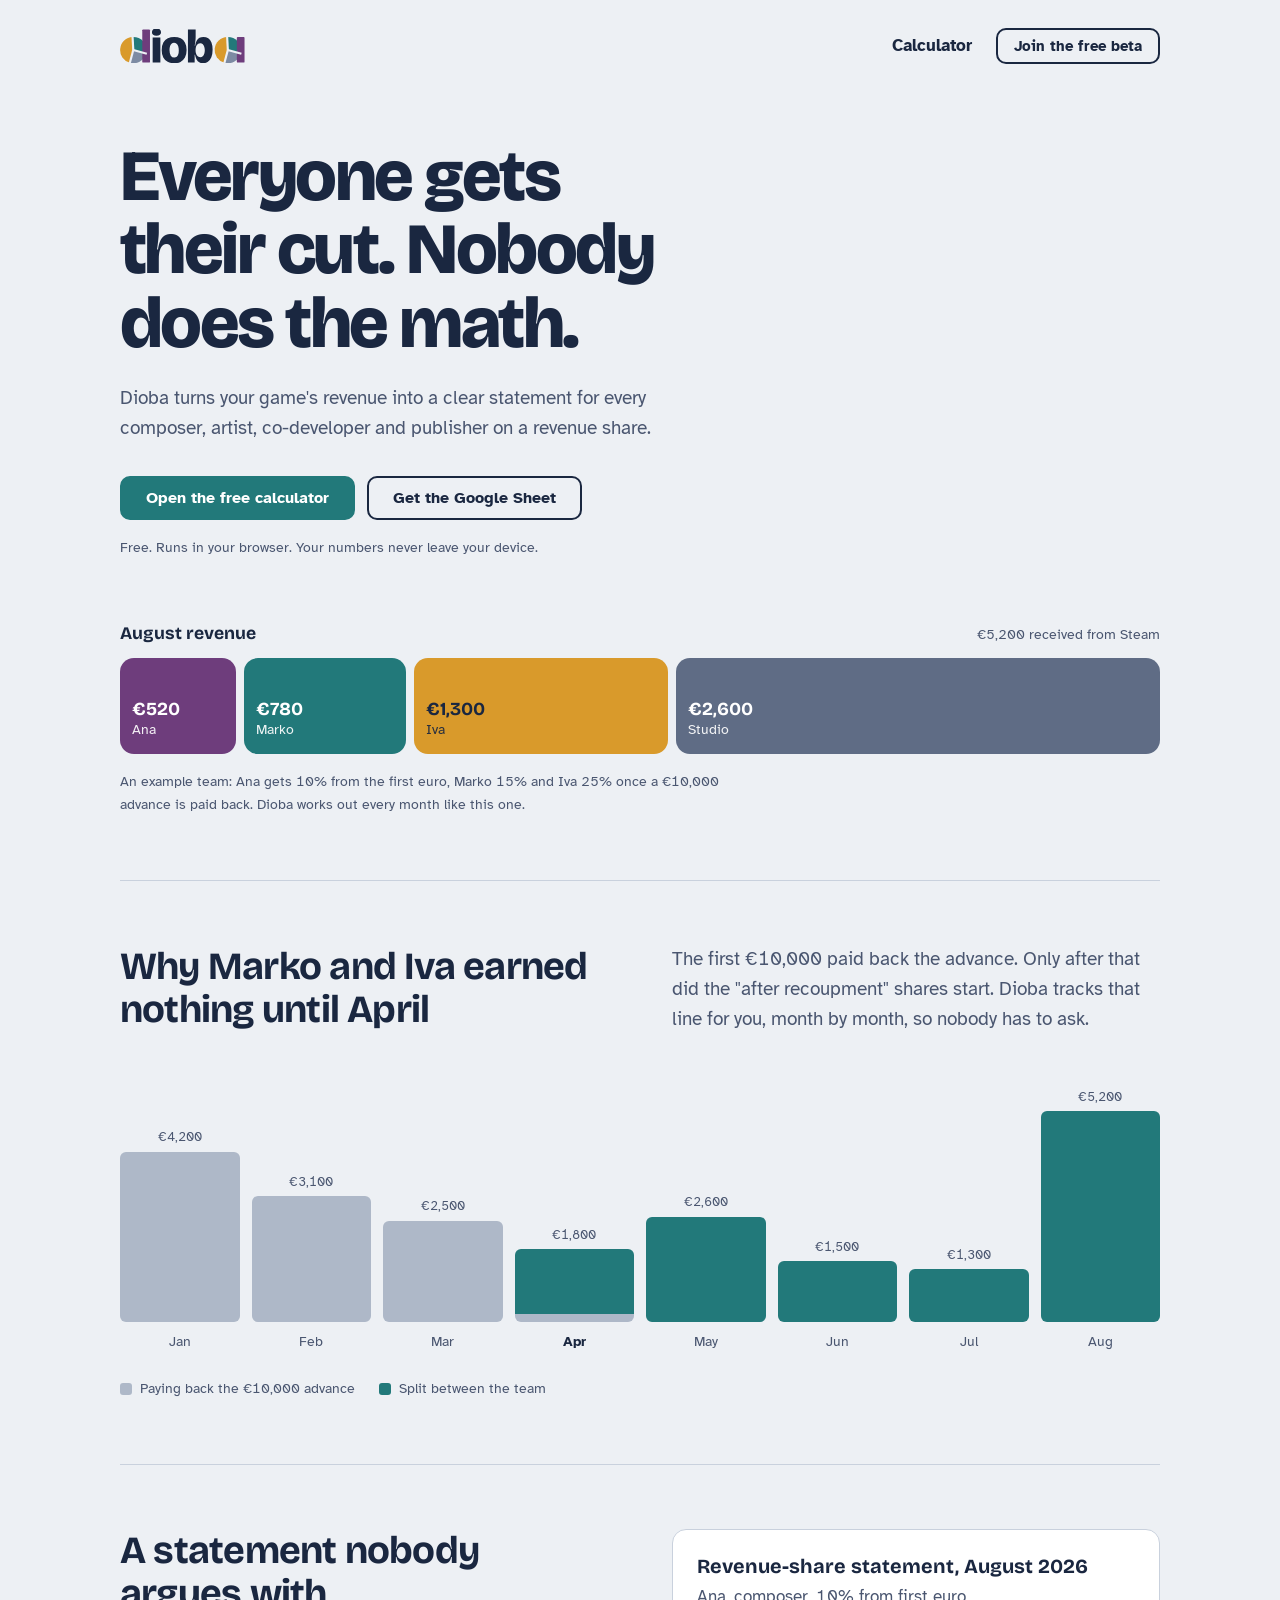
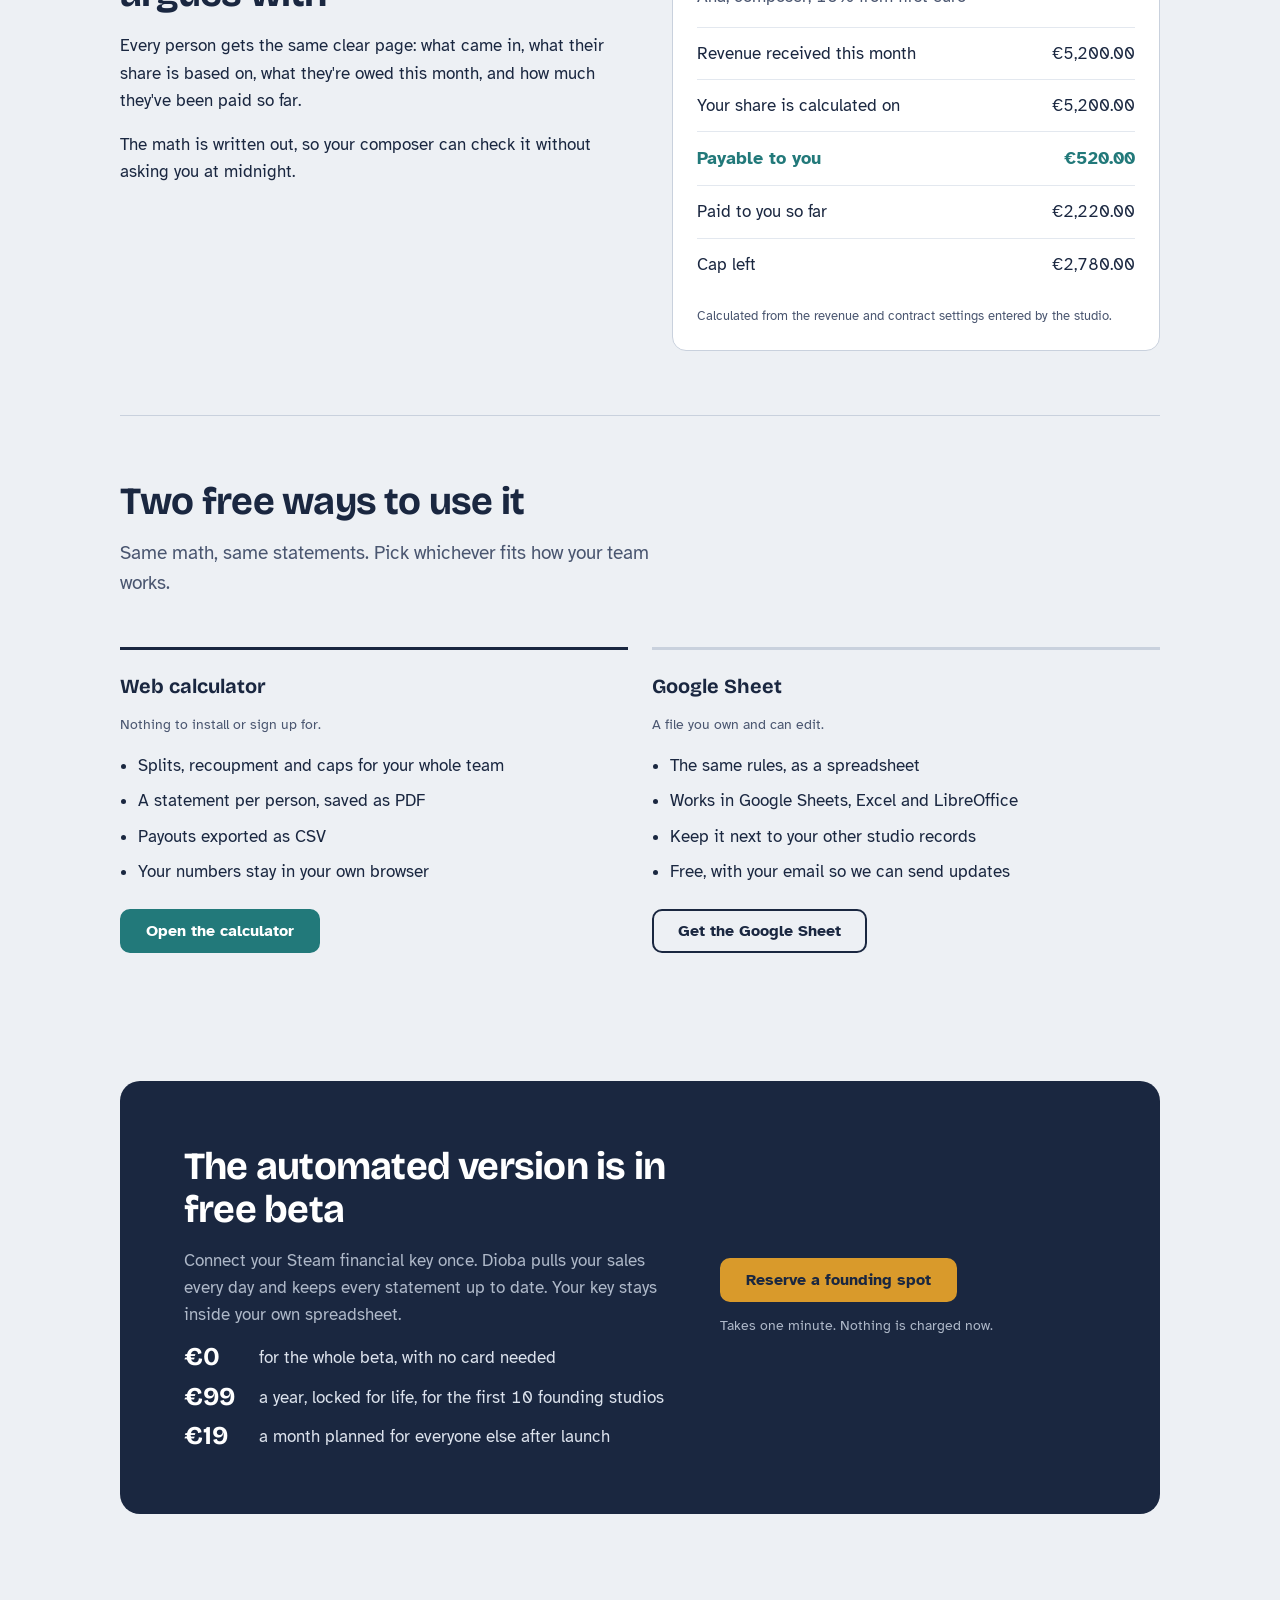
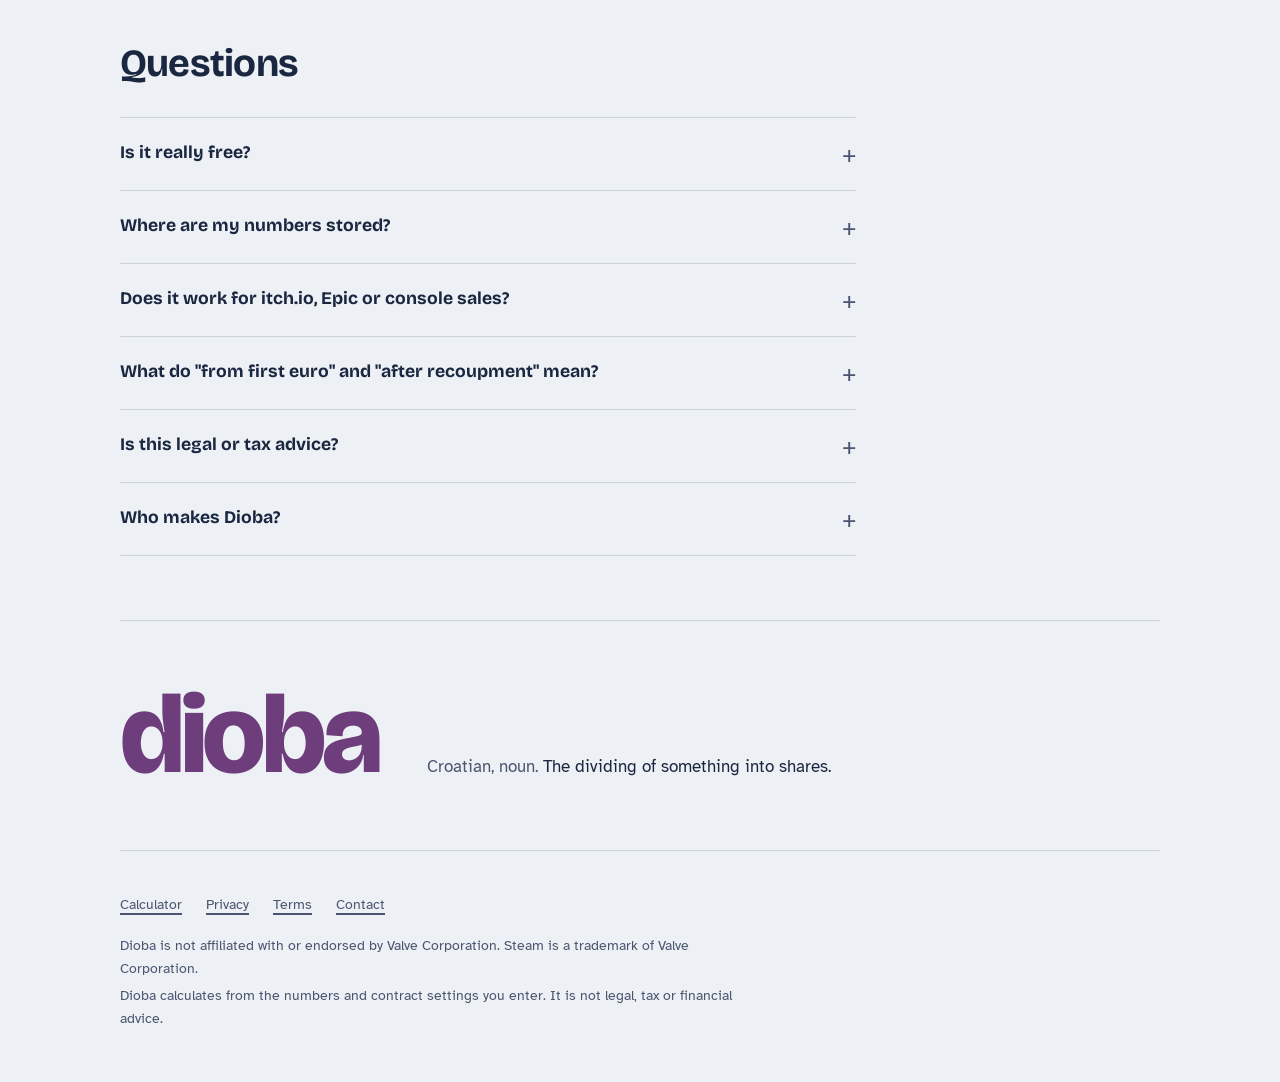
==== commit 685377c9: "Add the Dioba logo: divided d and a - New logo in the header of every page and on statements - Tab i" ====
--- a/index.html
+++ b/index.html
@@ -6,6 +6,7 @@
 <title>Dioba: rev-share statements for indie game teams</title>
 <meta name="description" content="Split your game's revenue between everyone on a revenue share, including recoupment and caps, and give each person a clear statement. Free calculator, runs in your browser.">
 <link rel="icon" href="assets/favicon.svg" type="image/svg+xml">
+<link rel="apple-touch-icon" href="assets/apple-touch-icon.png">
 <meta property="og:type" content="website">
 <meta property="og:url" content="https://dioba.app/">
 <meta property="og:title" content="Dioba: everyone gets their cut, nobody does the math">
@@ -136,7 +137,7 @@
 <body>
 <div class="container">
   <header class="site-header">
-    <a class="wordmark" href="./" aria-label="Dioba home">diob<span>a</span></a>
+    <a class="wordmark" href="./"><img src="assets/logo.svg" alt="Dioba home" width="315" height="86"></a>
     <nav class="site-nav" aria-label="Main">
       <a class="nav-link" href="calculator/">Calculator</a>
       <a class="btn btn-sm" data-link="reserve" href="#beta">Join the free beta</a>
--- a/assets/tokens.css
+++ b/assets/tokens.css
@@ -113,9 +113,8 @@
 
 /* Site header and footer */
 .site-header { display: flex; align-items: center; justify-content: space-between; gap: var(--s-4); padding: var(--s-5) 0; }
-.wordmark { font: 800 1.75rem/1 var(--display); letter-spacing: -0.03em; text-decoration: none; color: var(--ink); }
-.wordmark span { color: var(--primary); }
-.wordmark:hover { color: var(--ink); }
+.wordmark { display: inline-flex; align-items: center; min-height: 44px; }
+.wordmark img { height: 34px; width: auto; }
 .site-nav { display: flex; align-items: center; gap: var(--s-5); }
 .site-nav a.nav-link { font-weight: 700; text-decoration: none; }
 .site-nav a.nav-link:hover { text-decoration: underline; }
@@ -126,6 +125,7 @@
 
 @media (max-width: 640px) {
   .site-nav a.nav-link { display: none; }
+  .wordmark img { height: 28px; }
 }
 @media (prefers-reduced-motion: reduce) {
   *, *::before, *::after { transition: none !important; animation: none !important; }
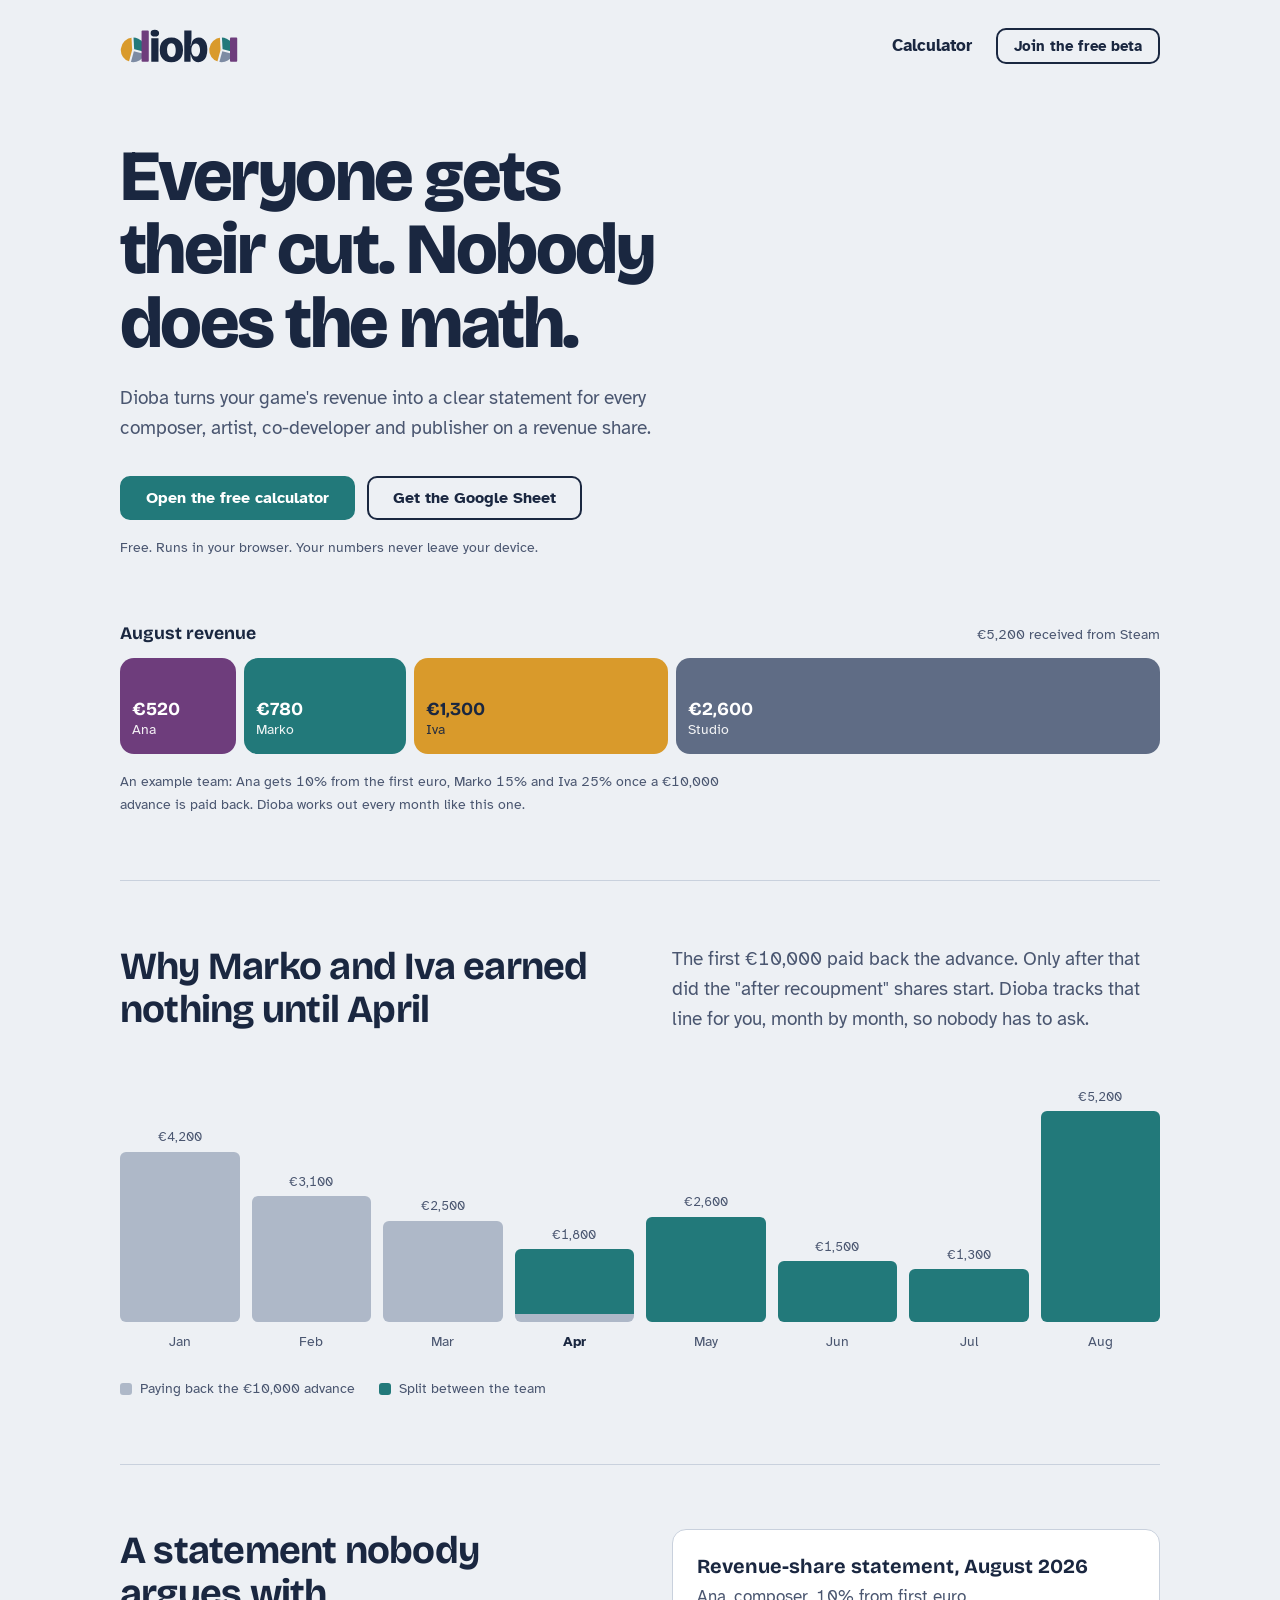
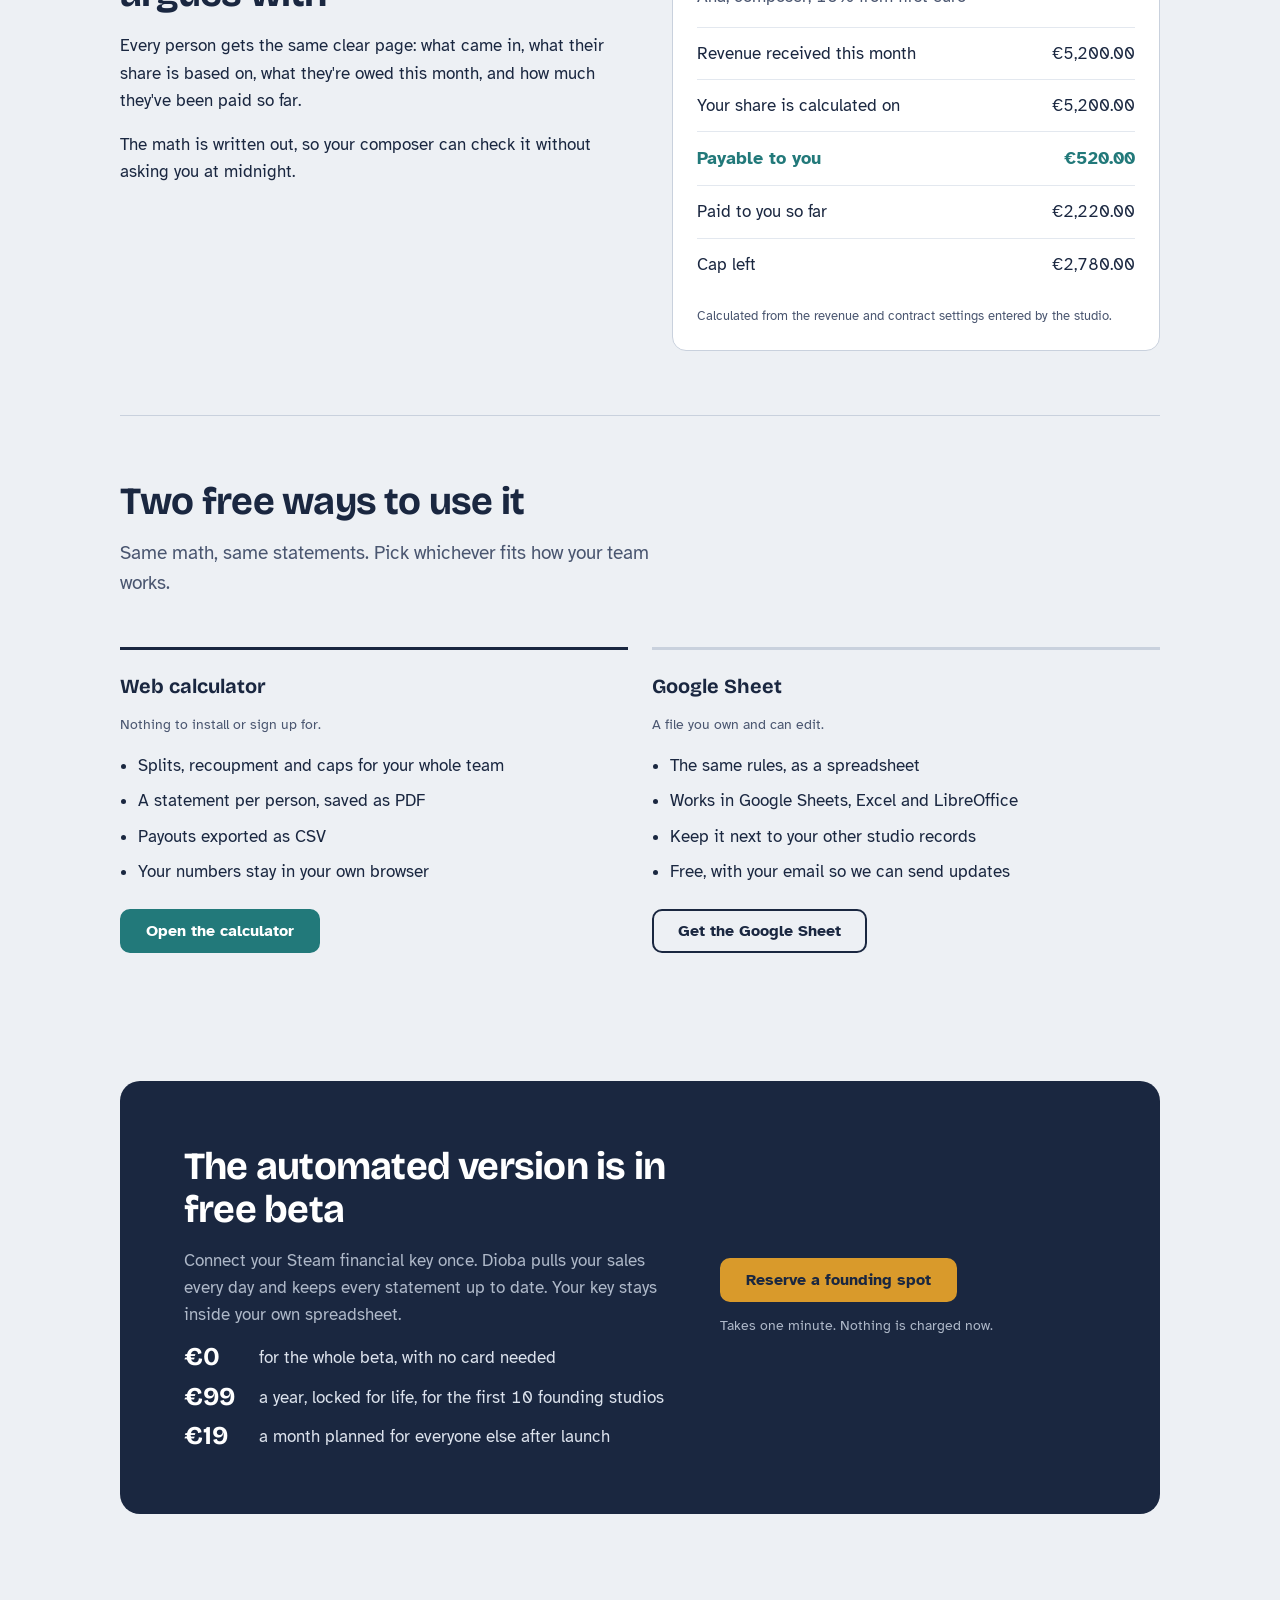
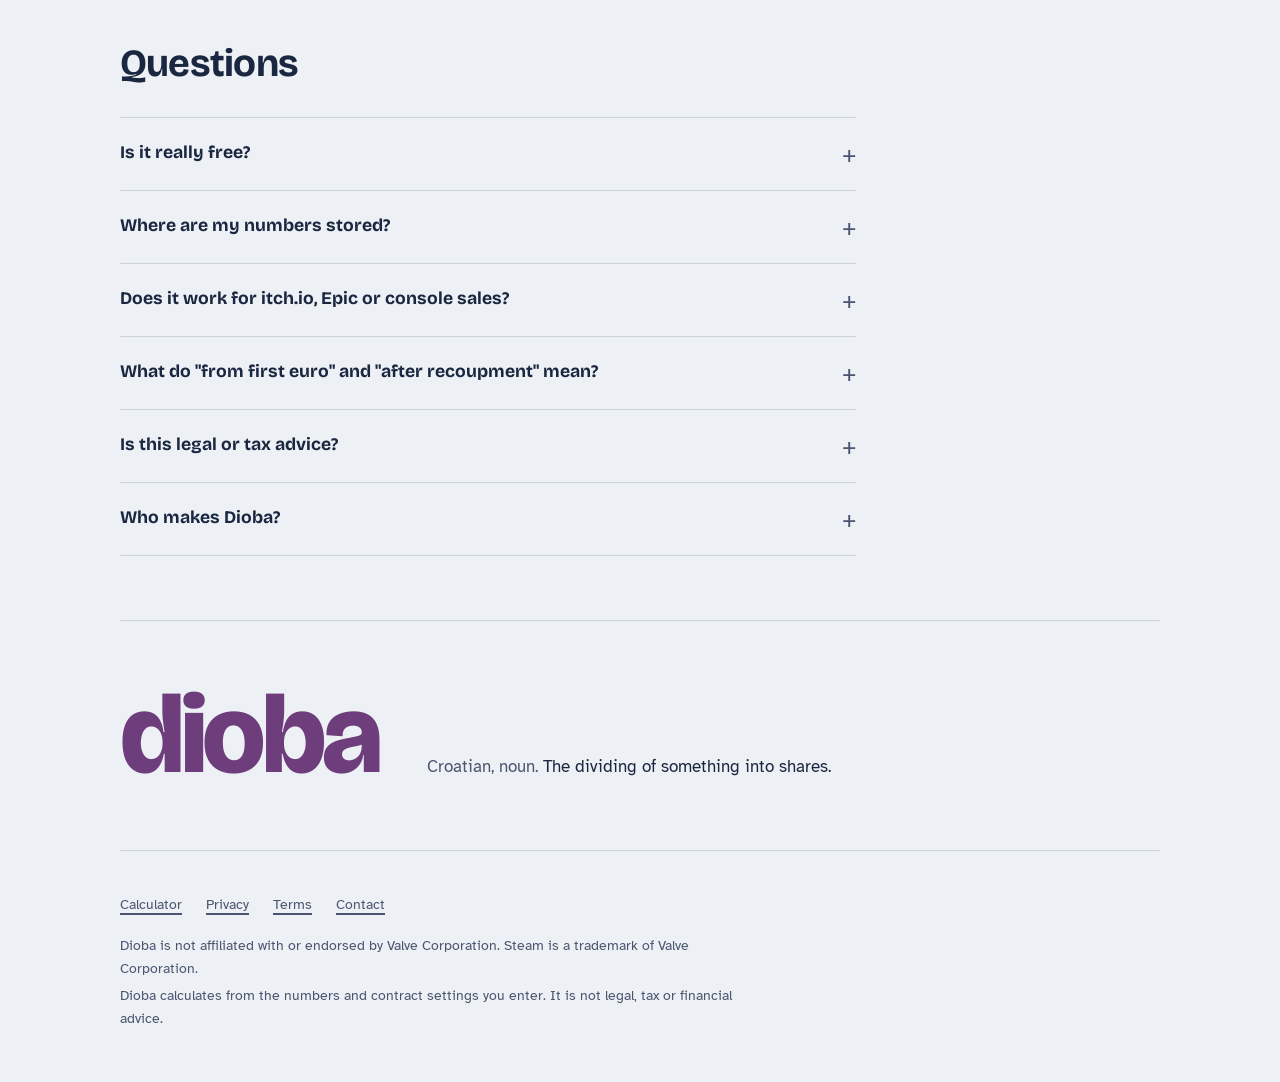
==== commit 9724089a: "Logo: keep the stems solid and stop clipping the letters Co-Authored-By: Claude Opus 5.5 <noreply@an" ====
--- a/index.html
+++ b/index.html
@@ -137,7 +137,7 @@
 <body>
 <div class="container">
   <header class="site-header">
-    <a class="wordmark" href="./"><img src="assets/logo.svg" alt="Dioba home" width="315" height="86"></a>
+    <a class="wordmark" href="./"><img src="assets/logo.svg" alt="Dioba home" width="318" height="92"></a>
     <nav class="site-nav" aria-label="Main">
       <a class="nav-link" href="calculator/">Calculator</a>
       <a class="btn btn-sm" data-link="reserve" href="#beta">Join the free beta</a>
